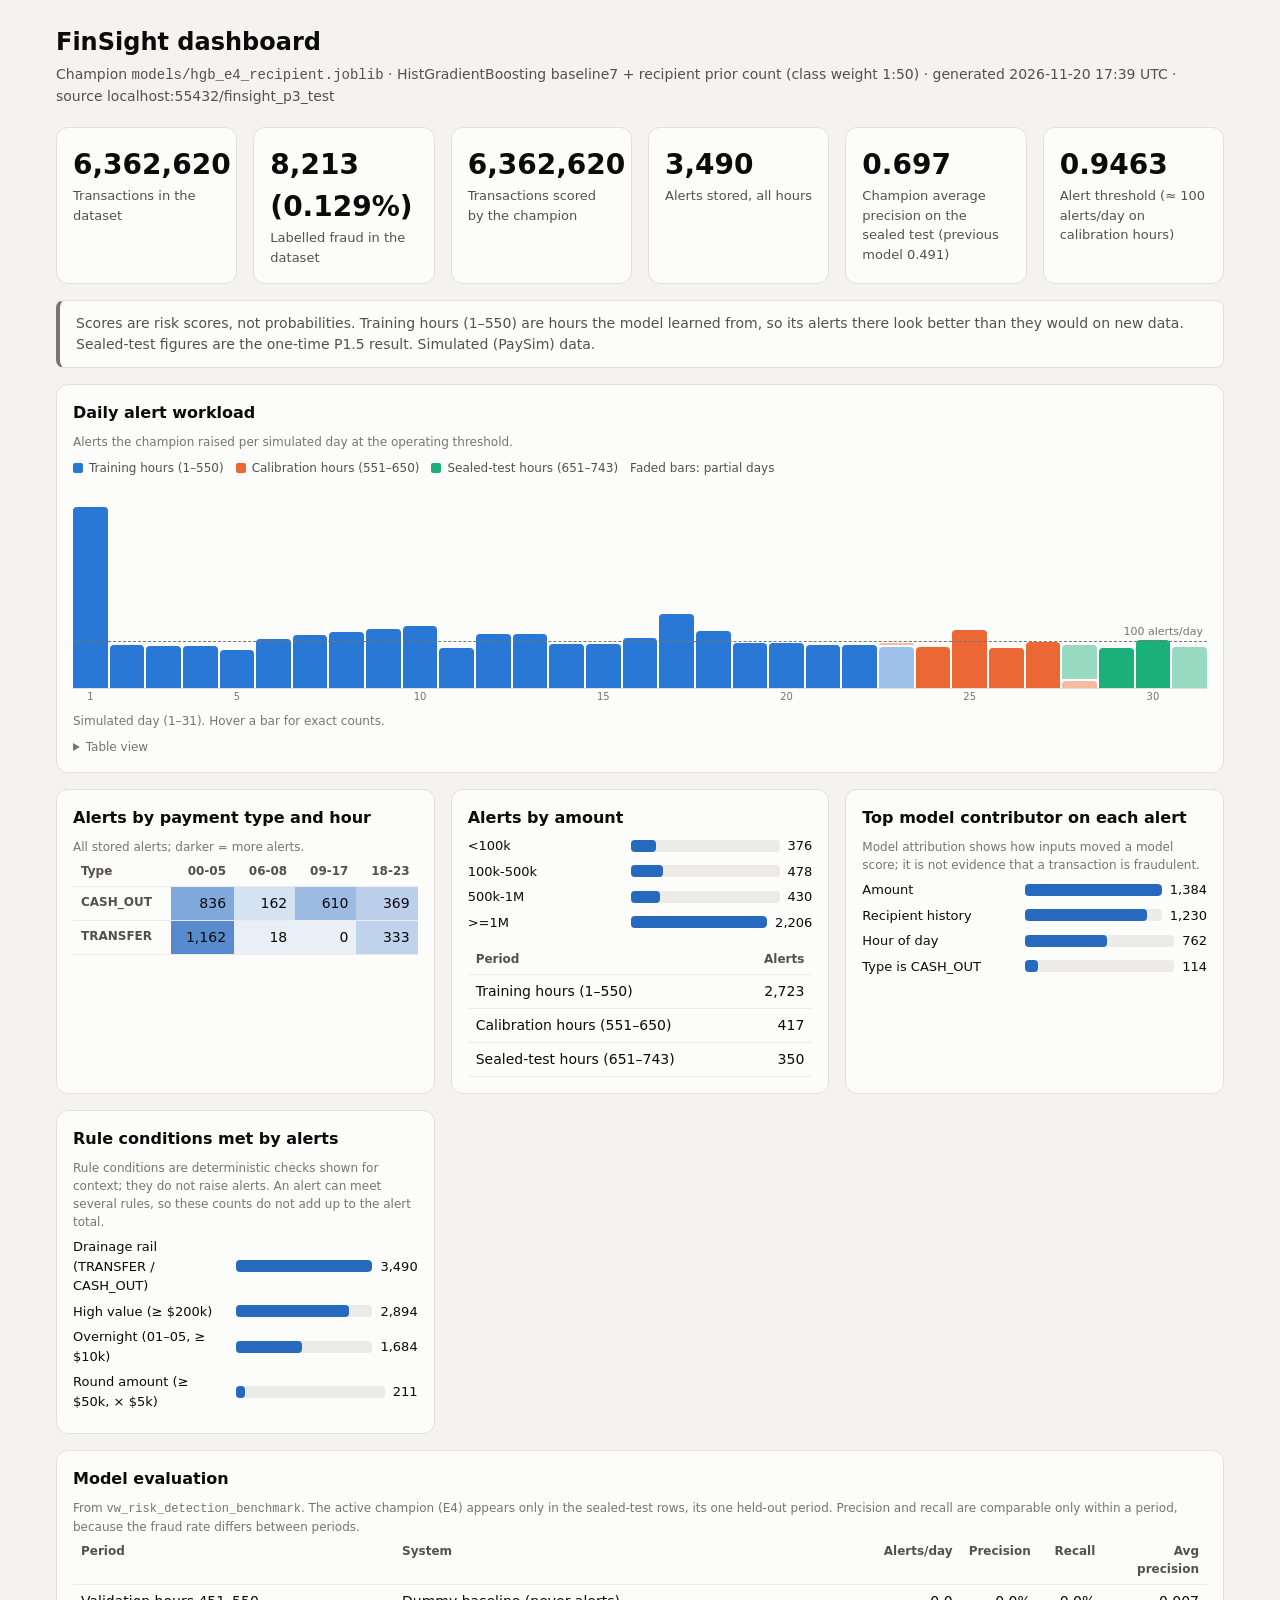
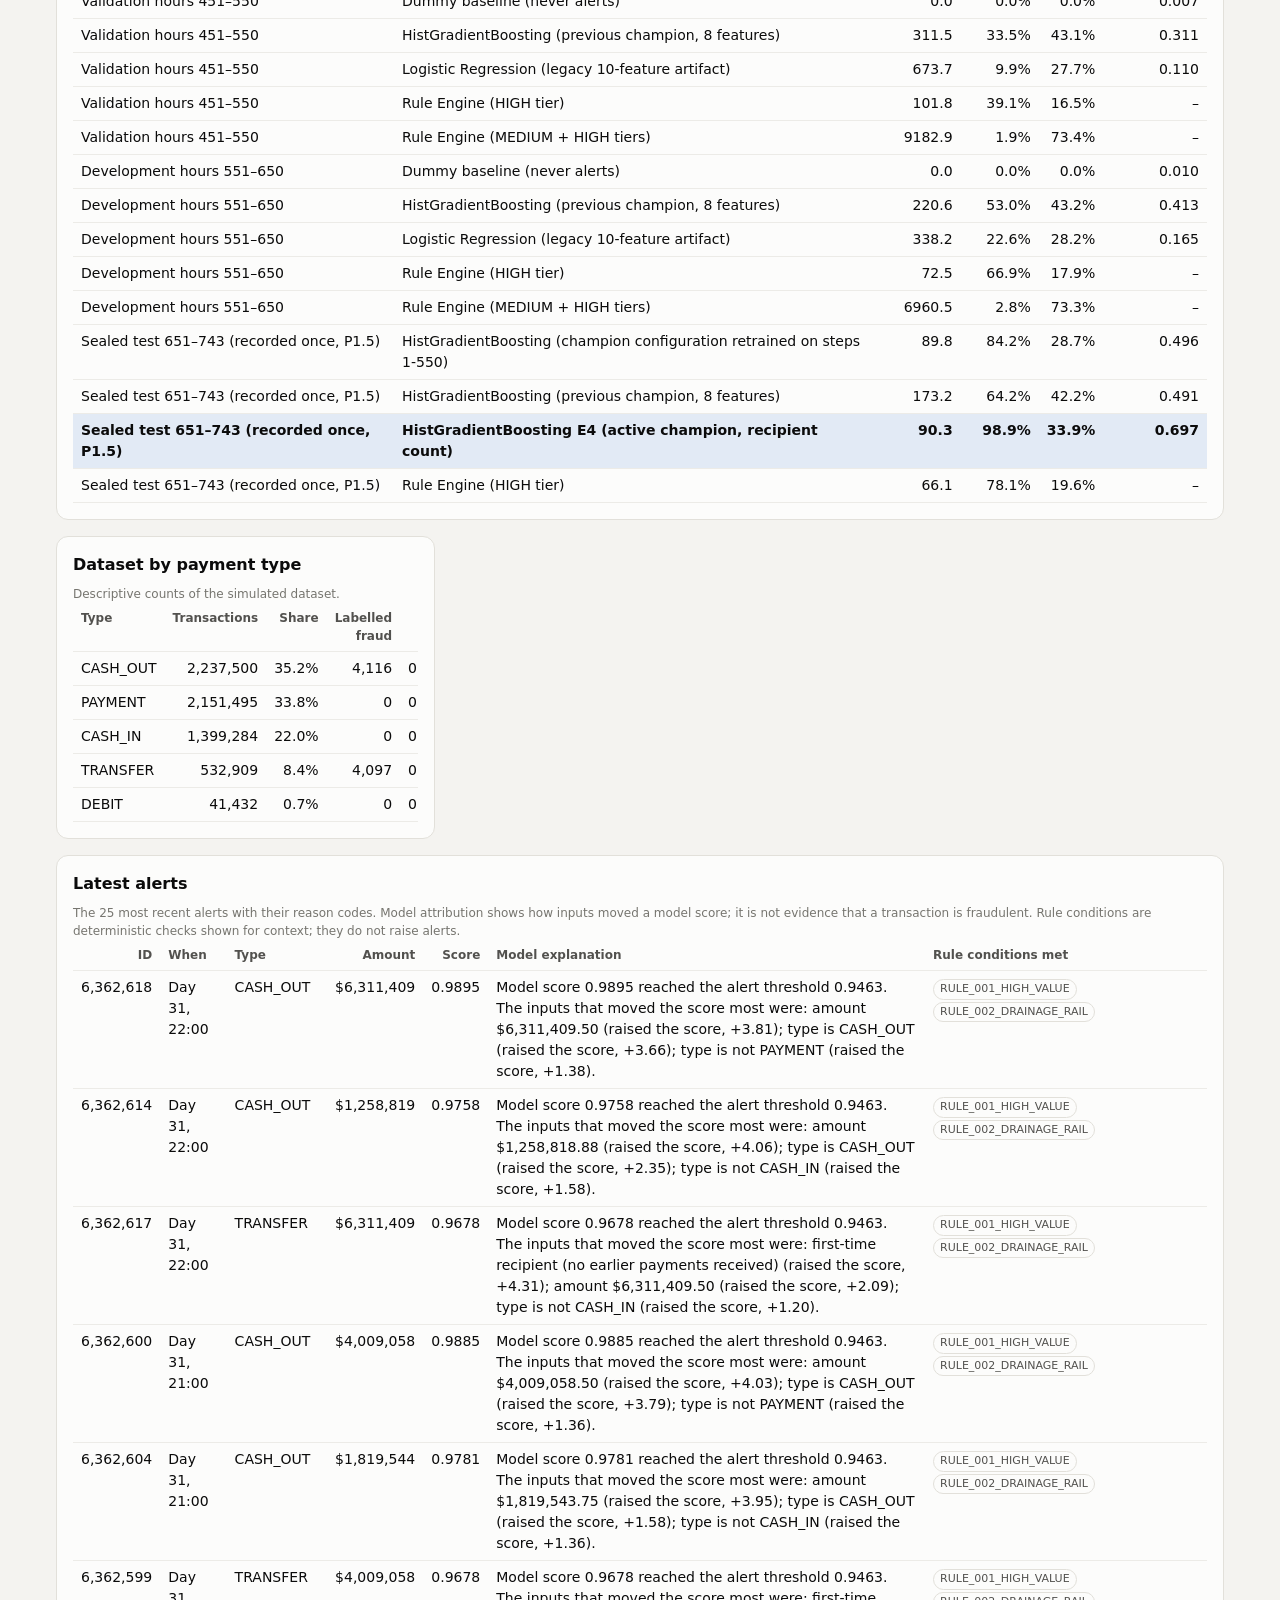
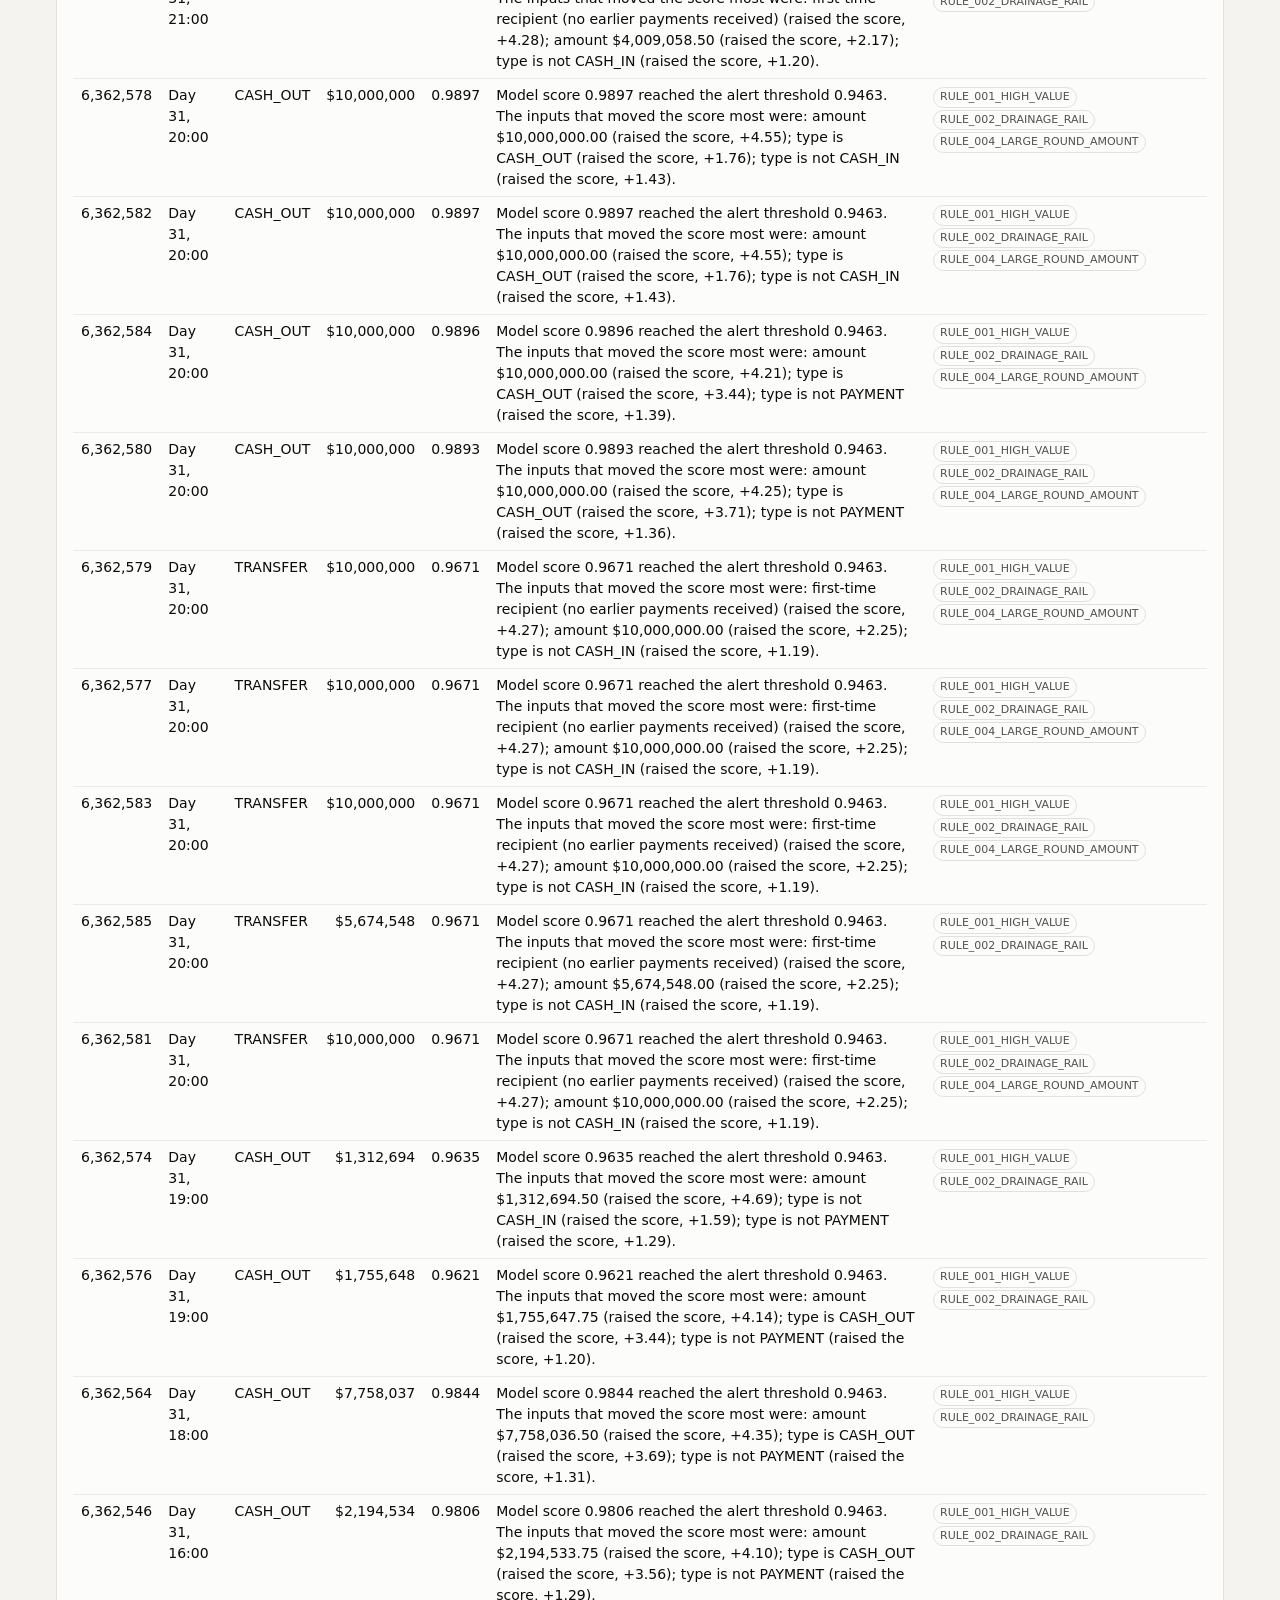
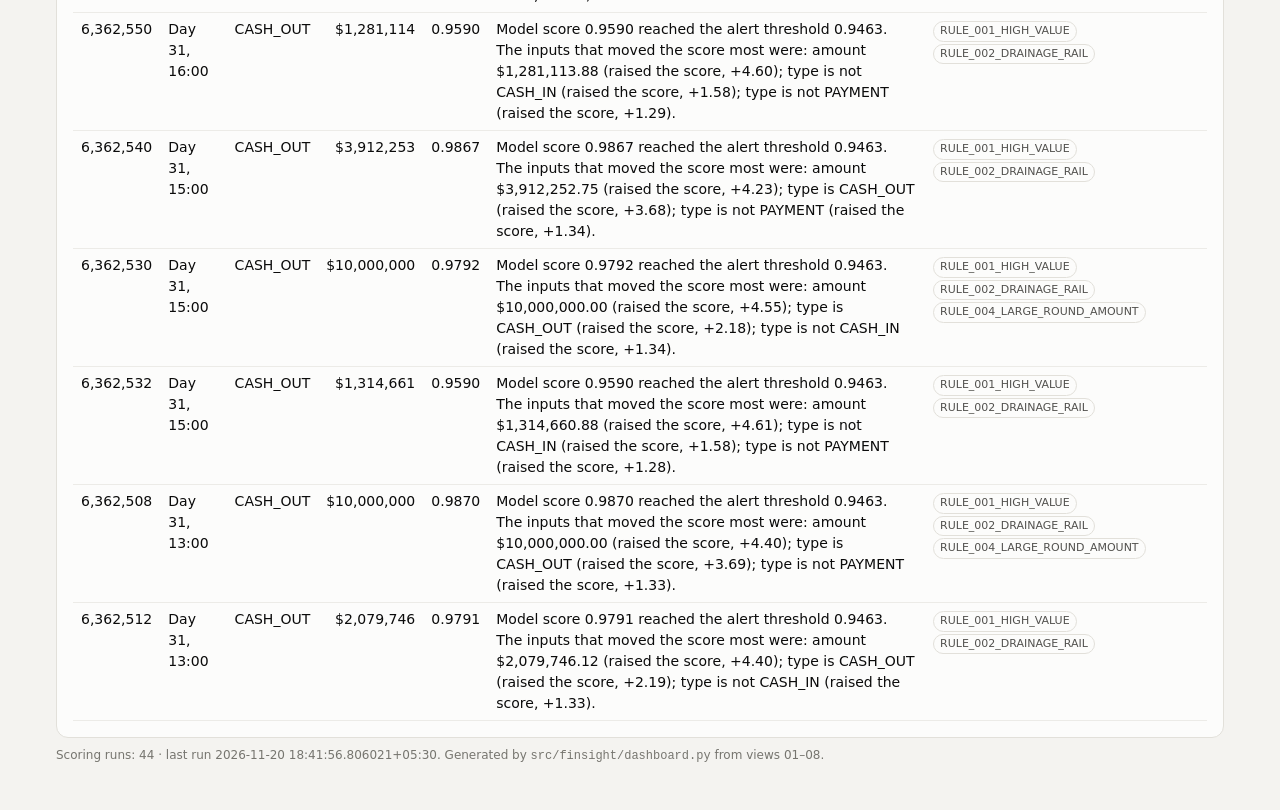
==== dashboard/index.html @ e10fb561 "Milestones 6-7: label-free KPI views, HTML/CSS dashboard, cleanup - sql/views 06-08: vw_alert_worklo" ====
<!doctype html>
<html lang="en"><head><meta charset="utf-8"><meta name="viewport" content="width=device-width,initial-scale=1">
<title>FinSight Dashboard</title><style>
:root{color-scheme:light;--surface-0:#f4f3f0;--surface-1:#fcfcfb;--border:#e2e0da;--grid:#ecebe7;
--text-primary:#0b0b0b;--text-secondary:#52514e;--text-muted:#76756f;
--series-1:#2a78d6;--series-2:#eb6834;--series-3:#1baf7a;--seq-0:#cde2fb;--seq-1:#256abf;}
@media (prefers-color-scheme:dark){:root:where(:not([data-theme="light"])){color-scheme:dark;--surface-0:#121211;
--surface-1:#1a1a19;--border:#34332f;--grid:#2a2a27;--text-primary:#f0efec;--text-secondary:#c3c2b7;--text-muted:#9d9c93;
--series-1:#3987e5;--series-2:#d95926;--series-3:#199e70;--seq-0:#1e2a3a;--seq-1:#5598e7;}}
:root[data-theme="dark"]{color-scheme:dark;--surface-0:#121211;--surface-1:#1a1a19;--border:#34332f;--grid:#2a2a27;
--text-primary:#f0efec;--text-secondary:#c3c2b7;--text-muted:#9d9c93;--series-1:#3987e5;--series-2:#d95926;
--series-3:#199e70;--seq-0:#1e2a3a;--seq-1:#5598e7;}
*{box-sizing:border-box}
body{margin:0;background:var(--surface-0);color:var(--text-primary);
font:14px/1.5 system-ui,-apple-system,"Segoe UI",Roboto,sans-serif}
main{max-width:1200px;margin:0 auto;padding:24px 16px 48px}
h1{font-size:24px;margin:0 0 4px}h2{font-size:16px;margin:0 0 4px}
.sub{color:var(--text-secondary);margin:0 0 20px}.note{color:var(--text-muted);font-size:12px;margin:8px 0 0}
.grid{display:grid;gap:16px;grid-template-columns:repeat(auto-fit,minmax(min(100%,340px),1fr))}
.card{background:var(--surface-1);border:1px solid var(--border);border-radius:12px;padding:16px;min-width:0}
.wide{grid-column:1/-1}
.tiles{display:grid;gap:16px;grid-template-columns:repeat(auto-fit,minmax(min(100%,180px),1fr));margin-bottom:16px}
.tile .v{font-size:28px;font-weight:650;font-variant-numeric:tabular-nums}.tile .l{color:var(--text-secondary);font-size:13px}
table{width:100%;border-collapse:collapse;font-variant-numeric:tabular-nums}
th,td{text-align:left;padding:6px 8px;border-bottom:1px solid var(--grid);vertical-align:top}
th{color:var(--text-secondary);font-weight:600;font-size:12px}td.n,th.n{text-align:right}
.scroll{overflow-x:auto}
.legend{display:flex;flex-wrap:wrap;gap:12px;margin:8px 0;font-size:12px;color:var(--text-secondary)}
.sw{display:inline-block;width:10px;height:10px;border-radius:2px;margin-right:6px;vertical-align:-1px}
.cols{position:relative;display:flex;align-items:flex-end;gap:2px;height:200px;border-bottom:1px solid var(--border);margin-top:12px}
.col{flex:1;display:flex;flex-direction:column-reverse;gap:2px;height:100%;justify-content:flex-start;min-width:0}
.seg{border-radius:4px 4px 0 0;min-height:1px}.seg.partial{opacity:.45}
.col:hover .seg{outline:2px solid var(--text-primary);outline-offset:1px}
.ref{position:absolute;left:0;right:0;border-top:1px dashed var(--text-muted)}
.ref span{position:absolute;right:0;top:-18px;font-size:11px;color:var(--text-muted);background:var(--surface-1);padding:0 4px}
.xaxis{display:flex;gap:2px;font-size:10px;color:var(--text-muted)}.xaxis span{flex:1;text-align:center;min-width:0}
tr.hl td{font-weight:650;background:color-mix(in oklab, var(--seq-1) 12%, var(--surface-1))}
.hbar{display:grid;grid-template-columns:minmax(120px,45%) 1fr auto;gap:8px;align-items:center;margin:6px 0;font-size:13px}
.hbar .t{height:12px;background:var(--grid);border-radius:4px;overflow:hidden}
.hbar .f{height:100%;background:var(--seq-1);border-radius:0 4px 4px 0}
.hbar:hover .f{outline:2px solid var(--text-primary)}
.heat td.c{text-align:right;color:var(--text-primary)}
.tag{display:inline-block;padding:1px 6px;border-radius:999px;font-size:11px;border:1px solid var(--border);
color:var(--text-secondary);white-space:nowrap}
.empty{color:var(--text-muted);padding:24px 0;text-align:center}
.disclaimer{background:var(--surface-1);border:1px solid var(--border);border-left:4px solid var(--text-muted);
border-radius:8px;padding:12px 16px;margin:16px 0;color:var(--text-secondary)}
</style></head>
<body><main>
<h1>FinSight dashboard</h1>
<p class="sub">Champion <code>models/hgb_e4_recipient.joblib</code> · HistGradientBoosting baseline7 + recipient prior count (class weight 1:50) · generated 2026-11-20 17:39 UTC
 · source localhost:55432/finsight_p3_test</p>
<div class="tiles"><div class="card tile"><div class="v">6,362,620</div><div class="l">Transactions in the dataset</div></div><div class="card tile"><div class="v">8,213 (0.129%)</div><div class="l">Labelled fraud in the dataset</div></div><div class="card tile"><div class="v">6,362,620</div><div class="l">Transactions scored by the champion</div></div><div class="card tile"><div class="v">3,490</div><div class="l">Alerts stored, all hours</div></div><div class="card tile"><div class="v">0.697</div><div class="l">Champion average precision on the sealed test (previous model 0.491)</div></div><div class="card tile"><div class="v">0.9463</div><div class="l">Alert threshold (≈ 100 alerts/day on calibration hours)</div></div></div>
<div class="disclaimer">Scores are risk scores, not probabilities. Training hours (1–550) are hours the model learned from, so its alerts
there look better than they would on new data. Sealed-test figures are the one-time P1.5 result. Simulated (PaySim) data.</div>
<div class="grid">
<div class="card wide"><h2>Daily alert workload</h2><p class="note">Alerts the champion raised per simulated day at the operating threshold.</p>
<div class="legend"><span><span class="sw" style="background:var(--series-1)"></span>Training hours (1–550)</span><span><span class="sw" style="background:var(--series-2)"></span>Calibration hours (551–650)</span><span><span class="sw" style="background:var(--series-3)"></span>Sealed-test hours (651–743)</span><span>Faded bars: partial days</span></div><div class="cols"><div class="col" role="img" aria-label="Day 1"><div class="seg" style="height:90.91%;background:var(--series-1)" title="Day 1 · Training hours (1–550) · 391 alerts from 574,255 transactions (24 hours)"></div></div><div class="col" role="img" aria-label="Day 2"><div class="seg" style="height:21.39%;background:var(--series-1)" title="Day 2 · Training hours (1–550) · 92 alerts from 455,238 transactions (24 hours)"></div></div><div class="col" role="img" aria-label="Day 3"><div class="seg" style="height:21.16%;background:var(--series-1)" title="Day 3 · Training hours (1–550) · 91 alerts from 1,070 transactions (24 hours)"></div></div><div class="col" role="img" aria-label="Day 4"><div class="seg" style="height:21.16%;background:var(--series-1)" title="Day 4 · Training hours (1–550) · 91 alerts from 28,240 transactions (24 hours)"></div></div><div class="col" role="img" aria-label="Day 5"><div class="seg" style="height:19.07%;background:var(--series-1)" title="Day 5 · Training hours (1–550) · 82 alerts from 9,789 transactions (24 hours)"></div></div><div class="col" role="img" aria-label="Day 6"><div class="seg" style="height:24.88%;background:var(--series-1)" title="Day 6 · Training hours (1–550) · 107 alerts from 441,005 transactions (24 hours)"></div></div><div class="col" role="img" aria-label="Day 7"><div class="seg" style="height:26.74%;background:var(--series-1)" title="Day 7 · Training hours (1–550) · 115 alerts from 420,583 transactions (24 hours)"></div></div><div class="col" role="img" aria-label="Day 8"><div class="seg" style="height:27.90%;background:var(--series-1)" title="Day 8 · Training hours (1–550) · 120 alerts from 449,637 transactions (24 hours)"></div></div><div class="col" role="img" aria-label="Day 9"><div class="seg" style="height:29.76%;background:var(--series-1)" title="Day 9 · Training hours (1–550) · 128 alerts from 417,919 transactions (24 hours)"></div></div><div class="col" role="img" aria-label="Day 10"><div class="seg" style="height:31.16%;background:var(--series-1)" title="Day 10 · Training hours (1–550) · 134 alerts from 392,945 transactions (24 hours)"></div></div><div class="col" role="img" aria-label="Day 11"><div class="seg" style="height:20.23%;background:var(--series-1)" title="Day 11 · Training hours (1–550) · 87 alerts from 417,859 transactions (24 hours)"></div></div><div class="col" role="img" aria-label="Day 12"><div class="seg" style="height:27.20%;background:var(--series-1)" title="Day 12 · Training hours (1–550) · 117 alerts from 349,776 transactions (24 hours)"></div></div><div class="col" role="img" aria-label="Day 13"><div class="seg" style="height:26.97%;background:var(--series-1)" title="Day 13 · Training hours (1–550) · 116 alerts from 428,583 transactions (24 hours)"></div></div><div class="col" role="img" aria-label="Day 14"><div class="seg" style="height:22.32%;background:var(--series-1)" title="Day 14 · Training hours (1–550) · 96 alerts from 397,876 transactions (24 hours)"></div></div><div class="col" role="img" aria-label="Day 15"><div class="seg" style="height:22.09%;background:var(--series-1)" title="Day 15 · Training hours (1–550) · 95 alerts from 401,282 transactions (24 hours)"></div></div><div class="col" role="img" aria-label="Day 16"><div class="seg" style="height:25.34%;background:var(--series-1)" title="Day 16 · Training hours (1–550) · 109 alerts from 375,594 transactions (24 hours)"></div></div><div class="col" role="img" aria-label="Day 17"><div class="seg" style="height:36.97%;background:var(--series-1)" title="Day 17 · Training hours (1–550) · 159 alerts from 425,766 transactions (24 hours)"></div></div><div class="col" role="img" aria-label="Day 18"><div class="seg" style="height:28.60%;background:var(--series-1)" title="Day 18 · Training hours (1–550) · 123 alerts from 20,999 transactions (24 hours)"></div></div><div class="col" role="img" aria-label="Day 19"><div class="seg" style="height:22.55%;background:var(--series-1)" title="Day 19 · Training hours (1–550) · 97 alerts from 11,300 transactions (24 hours)"></div></div><div class="col" role="img" aria-label="Day 20"><div class="seg" style="height:22.79%;background:var(--series-1)" title="Day 20 · Training hours (1–550) · 98 alerts from 19,727 transactions (24 hours)"></div></div><div class="col" role="img" aria-label="Day 21"><div class="seg" style="height:21.62%;background:var(--series-1)" title="Day 21 · Training hours (1–550) · 93 alerts from 24,593 transactions (24 hours)"></div></div><div class="col" role="img" aria-label="Day 22"><div class="seg" style="height:21.62%;background:var(--series-1)" title="Day 22 · Training hours (1–550) · 93 alerts from 53,437 transactions (24 hours)"></div></div><div class="col" role="img" aria-label="Day 23"><div class="seg partial" style="height:20.69%;background:var(--series-1)" title="Day 23 · Training hours (1–550) · 89 alerts from 48,546 transactions (22 hours, partial day)"></div><div class="seg partial" style="height:0.70%;background:var(--series-2)" title="Day 23 · Calibration hours (551–650) · 3 alerts from 2,466 transactions (2 hours, partial day)"></div></div><div class="col" role="img" aria-label="Day 24"><div class="seg" style="height:20.46%;background:var(--series-2)" title="Day 24 · Calibration hours (551–650) · 88 alerts from 32,709 transactions (24 hours)"></div></div><div class="col" role="img" aria-label="Day 25"><div class="seg" style="height:29.06%;background:var(--series-2)" title="Day 25 · Calibration hours (551–650) · 125 alerts from 57,853 transactions (24 hours)"></div></div><div class="col" role="img" aria-label="Day 26"><div class="seg" style="height:20.23%;background:var(--series-2)" title="Day 26 · Calibration hours (551–650) · 87 alerts from 13,885 transactions (24 hours)"></div></div><div class="col" role="img" aria-label="Day 27"><div class="seg" style="height:23.02%;background:var(--series-2)" title="Day 27 · Calibration hours (551–650) · 99 alerts from 8,578 transactions (24 hours)"></div></div><div class="col" role="img" aria-label="Day 28"><div class="seg partial" style="height:3.49%;background:var(--series-2)" title="Day 28 · Calibration hours (551–650) · 15 alerts from 279 transactions (2 hours, partial day)"></div><div class="seg partial" style="height:16.97%;background:var(--series-3)" title="Day 28 · Sealed-test hours (651–743) · 73 alerts from 14,382 transactions (22 hours, partial day)"></div></div><div class="col" role="img" aria-label="Day 29"><div class="seg" style="height:20.00%;background:var(--series-3)" title="Day 29 · Sealed-test hours (651–743) · 86 alerts from 54,890 transactions (24 hours)"></div></div><div class="col" role="img" aria-label="Day 30"><div class="seg" style="height:23.95%;background:var(--series-3)" title="Day 30 · Sealed-test hours (651–743) · 103 alerts from 11,287 transactions (24 hours)"></div></div><div class="col" role="img" aria-label="Day 31"><div class="seg partial" style="height:20.46%;background:var(--series-3)" title="Day 31 · Sealed-test hours (651–743) · 88 alerts from 272 transactions (23 hours, partial day)"></div></div><div class="ref" style="bottom:23.25%"><span>100 alerts/day</span></div></div><div class="xaxis"><span>1</span><span></span><span></span><span></span><span>5</span><span></span><span></span><span></span><span></span><span>10</span><span></span><span></span><span></span><span></span><span>15</span><span></span><span></span><span></span><span></span><span>20</span><span></span><span></span><span></span><span></span><span>25</span><span></span><span></span><span></span><span></span><span>30</span><span></span></div><p class="note">Simulated day (1–31). Hover a bar for exact counts.</p><details><summary class="note">Table view</summary><div class="scroll"><table><thead><tr><th>Day</th><th>Period</th><th class="n">Hours</th><th class="n">Transactions</th><th class="n">Alerts</th><th class="n">First-time recipient</th></tr></thead><tbody><tr><td>1</td><td>Training hours (1–550)</td><td class='n'>24</td><td class='n'>574,255</td><td class='n'>391</td><td class='n'>328</td></tr><tr><td>2</td><td>Training hours (1–550)</td><td class='n'>24</td><td class='n'>455,238</td><td class='n'>92</td><td class='n'>55</td></tr><tr><td>3</td><td>Training hours (1–550)</td><td class='n'>24</td><td class='n'>1,070</td><td class='n'>91</td><td class='n'>51</td></tr><tr><td>4</td><td>Training hours (1–550)</td><td class='n'>24</td><td class='n'>28,240</td><td class='n'>91</td><td class='n'>53</td></tr><tr><td>5</td><td>Training hours (1–550)</td><td class='n'>24</td><td class='n'>9,789</td><td class='n'>82</td><td class='n'>49</td></tr><tr><td>6</td><td>Training hours (1–550)</td><td class='n'>24</td><td class='n'>441,005</td><td class='n'>107</td><td class='n'>52</td></tr><tr><td>7</td><td>Training hours (1–550)</td><td class='n'>24</td><td class='n'>420,583</td><td class='n'>115</td><td class='n'>54</td></tr><tr><td>8</td><td>Training hours (1–550)</td><td class='n'>24</td><td class='n'>449,637</td><td class='n'>120</td><td class='n'>67</td></tr><tr><td>9</td><td>Training hours (1–550)</td><td class='n'>24</td><td class='n'>417,919</td><td class='n'>128</td><td class='n'>63</td></tr><tr><td>10</td><td>Training hours (1–550)</td><td class='n'>24</td><td class='n'>392,945</td><td class='n'>134</td><td class='n'>48</td></tr><tr><td>11</td><td>Training hours (1–550)</td><td class='n'>24</td><td class='n'>417,859</td><td class='n'>87</td><td class='n'>53</td></tr><tr><td>12</td><td>Training hours (1–550)</td><td class='n'>24</td><td class='n'>349,776</td><td class='n'>117</td><td class='n'>82</td></tr><tr><td>13</td><td>Training hours (1–550)</td><td class='n'>24</td><td class='n'>428,583</td><td class='n'>116</td><td class='n'>78</td></tr><tr><td>14</td><td>Training hours (1–550)</td><td class='n'>24</td><td class='n'>397,876</td><td class='n'>96</td><td class='n'>66</td></tr><tr><td>15</td><td>Training hours (1–550)</td><td class='n'>24</td><td class='n'>401,282</td><td class='n'>95</td><td class='n'>63</td></tr><tr><td>16</td><td>Training hours (1–550)</td><td class='n'>24</td><td class='n'>375,594</td><td class='n'>109</td><td class='n'>59</td></tr><tr><td>17</td><td>Training hours (1–550)</td><td class='n'>24</td><td class='n'>425,766</td><td class='n'>159</td><td class='n'>97</td></tr><tr><td>18</td><td>Training hours (1–550)</td><td class='n'>24</td><td class='n'>20,999</td><td class='n'>123</td><td class='n'>79</td></tr><tr><td>19</td><td>Training hours (1–550)</td><td class='n'>24</td><td class='n'>11,300</td><td class='n'>97</td><td class='n'>55</td></tr><tr><td>20</td><td>Training hours (1–550)</td><td class='n'>24</td><td class='n'>19,727</td><td class='n'>98</td><td class='n'>66</td></tr><tr><td>21</td><td>Training hours (1–550)</td><td class='n'>24</td><td class='n'>24,593</td><td class='n'>93</td><td class='n'>55</td></tr><tr><td>22</td><td>Training hours (1–550)</td><td class='n'>24</td><td class='n'>53,437</td><td class='n'>93</td><td class='n'>51</td></tr><tr><td>23</td><td>Calibration hours (551–650)</td><td class='n'>2</td><td class='n'>2,466</td><td class='n'>3</td><td class='n'>1</td></tr><tr><td>23</td><td>Training hours (1–550)</td><td class='n'>22</td><td class='n'>48,546</td><td class='n'>89</td><td class='n'>55</td></tr><tr><td>24</td><td>Calibration hours (551–650)</td><td class='n'>24</td><td class='n'>32,709</td><td class='n'>88</td><td class='n'>52</td></tr><tr><td>25</td><td>Calibration hours (551–650)</td><td class='n'>24</td><td class='n'>57,853</td><td class='n'>125</td><td class='n'>76</td></tr><tr><td>26</td><td>Calibration hours (551–650)</td><td class='n'>24</td><td class='n'>13,885</td><td class='n'>87</td><td class='n'>59</td></tr><tr><td>27</td><td>Calibration hours (551–650)</td><td class='n'>24</td><td class='n'>8,578</td><td class='n'>99</td><td class='n'>62</td></tr><tr><td>28</td><td>Calibration hours (551–650)</td><td class='n'>2</td><td class='n'>279</td><td class='n'>15</td><td class='n'>10</td></tr><tr><td>28</td><td>Sealed-test hours (651–743)</td><td class='n'>22</td><td class='n'>14,382</td><td class='n'>73</td><td class='n'>46</td></tr><tr><td>29</td><td>Sealed-test hours (651–743)</td><td class='n'>24</td><td class='n'>54,890</td><td class='n'>86</td><td class='n'>49</td></tr><tr><td>30</td><td>Sealed-test hours (651–743)</td><td class='n'>24</td><td class='n'>11,287</td><td class='n'>103</td><td class='n'>65</td></tr><tr><td>31</td><td>Sealed-test hours (651–743)</td><td class='n'>23</td><td class='n'>272</td><td class='n'>88</td><td class='n'>59</td></tr></tbody></table></div></details></div>
<div class="card"><h2>Alerts by payment type and hour</h2><p class="note">All stored alerts; darker = more alerts.</p><div class="scroll"><table class="heat"><thead><tr><th>Type</th><th class="n">00-05</th><th class="n">06-08</th><th class="n">09-17</th><th class="n">18-23</th></tr></thead><tbody><tr><th>CASH_OUT</th><td class="c" style="background:color-mix(in oklab, var(--seq-1) 58%, var(--surface-1))" title="CASH_OUT, 00-05: 836 alerts">836</td><td class="c" style="background:color-mix(in oklab, var(--seq-1) 18%, var(--surface-1))" title="CASH_OUT, 06-08: 162 alerts">162</td><td class="c" style="background:color-mix(in oklab, var(--seq-1) 45%, var(--surface-1))" title="CASH_OUT, 09-17: 610 alerts">610</td><td class="c" style="background:color-mix(in oklab, var(--seq-1) 30%, var(--surface-1))" title="CASH_OUT, 18-23: 369 alerts">369</td></tr><tr><th>TRANSFER</th><td class="c" style="background:color-mix(in oklab, var(--seq-1) 78%, var(--surface-1))" title="TRANSFER, 00-05: 1,162 alerts">1,162</td><td class="c" style="background:color-mix(in oklab, var(--seq-1) 9%, var(--surface-1))" title="TRANSFER, 06-08: 18 alerts">18</td><td class="c" style="background:color-mix(in oklab, var(--seq-1) 8%, var(--surface-1))" title="TRANSFER, 09-17: 0 alerts">0</td><td class="c" style="background:color-mix(in oklab, var(--seq-1) 28%, var(--surface-1))" title="TRANSFER, 18-23: 333 alerts">333</td></tr></tbody></table></div></div><div class="card"><h2>Alerts by amount</h2><div class="hbar" title="&lt;100k: 376 alerts"><span>&lt;100k</span><span class="t"><span class="f" style="display:block;width:17.0%"></span></span><span class="n">376</span></div><div class="hbar" title="100k-500k: 478 alerts"><span>100k-500k</span><span class="t"><span class="f" style="display:block;width:21.7%"></span></span><span class="n">478</span></div><div class="hbar" title="500k-1M: 430 alerts"><span>500k-1M</span><span class="t"><span class="f" style="display:block;width:19.5%"></span></span><span class="n">430</span></div><div class="hbar" title="&gt;=1M: 2,206 alerts"><span>&gt;=1M</span><span class="t"><span class="f" style="display:block;width:100.0%"></span></span><span class="n">2,206</span></div><table style="margin-top:12px"><thead><tr><th>Period</th><th class="n">Alerts</th></tr></thead><tbody><tr><td>Training hours (1–550)</td><td class='n'>2,723</td></tr><tr><td>Calibration hours (551–650)</td><td class='n'>417</td></tr><tr><td>Sealed-test hours (651–743)</td><td class='n'>350</td></tr></tbody></table></div>
<div class="card"><h2>Top model contributor on each alert</h2><p class="note">Model attribution shows how inputs moved a model score; it is not evidence that a transaction is fraudulent.</p><div class="hbar" title="Amount: 1,384 alerts"><span>Amount</span><span class="t"><span class="f" style="display:block;width:100.0%"></span></span><span class="n">1,384</span></div><div class="hbar" title="Recipient history: 1,230 alerts"><span>Recipient history</span><span class="t"><span class="f" style="display:block;width:88.9%"></span></span><span class="n">1,230</span></div><div class="hbar" title="Hour of day: 762 alerts"><span>Hour of day</span><span class="t"><span class="f" style="display:block;width:55.1%"></span></span><span class="n">762</span></div><div class="hbar" title="Type is CASH_OUT: 114 alerts"><span>Type is CASH_OUT</span><span class="t"><span class="f" style="display:block;width:8.2%"></span></span><span class="n">114</span></div></div><div class="card"><h2>Rule conditions met by alerts</h2><p class="note">Rule conditions are deterministic checks shown for context; they do not raise alerts. An alert can meet several rules, so these counts do not add up to the alert total.</p><div class="hbar" title="Drainage rail (TRANSFER / CASH_OUT): 3,490 alerts"><span>Drainage rail (TRANSFER / CASH_OUT)</span><span class="t"><span class="f" style="display:block;width:100.0%"></span></span><span class="n">3,490</span></div><div class="hbar" title="High value (≥ $200k): 2,894 alerts"><span>High value (≥ $200k)</span><span class="t"><span class="f" style="display:block;width:82.9%"></span></span><span class="n">2,894</span></div><div class="hbar" title="Overnight (01–05, ≥ $10k): 1,684 alerts"><span>Overnight (01–05, ≥ $10k)</span><span class="t"><span class="f" style="display:block;width:48.3%"></span></span><span class="n">1,684</span></div><div class="hbar" title="Round amount (≥ $50k, × $5k): 211 alerts"><span>Round amount (≥ $50k, × $5k)</span><span class="t"><span class="f" style="display:block;width:6.0%"></span></span><span class="n">211</span></div></div>
<div class="card wide"><h2>Model evaluation</h2><p class="note">From <code>vw_risk_detection_benchmark</code>. The active champion (E4) appears only in the sealed-test rows, its one held-out period. Precision and recall are comparable only within a period, because the fraud rate differs between periods.</p><div class="scroll"><table><thead><tr><th>Period</th><th>System</th><th class="n">Alerts/day</th><th class="n">Precision</th><th class="n">Recall</th><th class="n">Avg precision</th></tr></thead><tbody><tr><td>Validation hours 451–550</td><td>Dummy baseline (never alerts)</td><td class='n'>0.0</td><td class='n'>0.0%</td><td class='n'>0.0%</td><td class='n'>0.007</td></tr><tr><td>Validation hours 451–550</td><td>HistGradientBoosting (previous champion, 8 features)</td><td class='n'>311.5</td><td class='n'>33.5%</td><td class='n'>43.1%</td><td class='n'>0.311</td></tr><tr><td>Validation hours 451–550</td><td>Logistic Regression (legacy 10-feature artifact)</td><td class='n'>673.7</td><td class='n'>9.9%</td><td class='n'>27.7%</td><td class='n'>0.110</td></tr><tr><td>Validation hours 451–550</td><td>Rule Engine (HIGH tier)</td><td class='n'>101.8</td><td class='n'>39.1%</td><td class='n'>16.5%</td><td class='n'>–</td></tr><tr><td>Validation hours 451–550</td><td>Rule Engine (MEDIUM + HIGH tiers)</td><td class='n'>9182.9</td><td class='n'>1.9%</td><td class='n'>73.4%</td><td class='n'>–</td></tr><tr><td>Development hours 551–650</td><td>Dummy baseline (never alerts)</td><td class='n'>0.0</td><td class='n'>0.0%</td><td class='n'>0.0%</td><td class='n'>0.010</td></tr><tr><td>Development hours 551–650</td><td>HistGradientBoosting (previous champion, 8 features)</td><td class='n'>220.6</td><td class='n'>53.0%</td><td class='n'>43.2%</td><td class='n'>0.413</td></tr><tr><td>Development hours 551–650</td><td>Logistic Regression (legacy 10-feature artifact)</td><td class='n'>338.2</td><td class='n'>22.6%</td><td class='n'>28.2%</td><td class='n'>0.165</td></tr><tr><td>Development hours 551–650</td><td>Rule Engine (HIGH tier)</td><td class='n'>72.5</td><td class='n'>66.9%</td><td class='n'>17.9%</td><td class='n'>–</td></tr><tr><td>Development hours 551–650</td><td>Rule Engine (MEDIUM + HIGH tiers)</td><td class='n'>6960.5</td><td class='n'>2.8%</td><td class='n'>73.3%</td><td class='n'>–</td></tr><tr><td>Sealed test 651–743 (recorded once, P1.5)</td><td>HistGradientBoosting (champion configuration retrained on steps 1-550)</td><td class='n'>89.8</td><td class='n'>84.2%</td><td class='n'>28.7%</td><td class='n'>0.496</td></tr><tr><td>Sealed test 651–743 (recorded once, P1.5)</td><td>HistGradientBoosting (previous champion, 8 features)</td><td class='n'>173.2</td><td class='n'>64.2%</td><td class='n'>42.2%</td><td class='n'>0.491</td></tr><tr class=hl><td>Sealed test 651–743 (recorded once, P1.5)</td><td>HistGradientBoosting E4 (active champion, recipient count)</td><td class='n'>90.3</td><td class='n'>98.9%</td><td class='n'>33.9%</td><td class='n'>0.697</td></tr><tr><td>Sealed test 651–743 (recorded once, P1.5)</td><td>Rule Engine (HIGH tier)</td><td class='n'>66.1</td><td class='n'>78.1%</td><td class='n'>19.6%</td><td class='n'>–</td></tr></tbody></table></div></div>
<div class="card"><h2>Dataset by payment type</h2><p class="note">Descriptive counts of the simulated dataset.</p><div class="scroll"><table><thead><tr><th>Type</th><th class="n">Transactions</th><th class="n">Share</th><th class="n">Labelled fraud</th><th class="n">Fraud rate</th></tr></thead><tbody><tr><td>CASH_OUT</td><td class='n'>2,237,500</td><td class='n'>35.2%</td><td class='n'>4,116</td><td class='n'>0.184%</td></tr><tr><td>PAYMENT</td><td class='n'>2,151,495</td><td class='n'>33.8%</td><td class='n'>0</td><td class='n'>0.000%</td></tr><tr><td>CASH_IN</td><td class='n'>1,399,284</td><td class='n'>22.0%</td><td class='n'>0</td><td class='n'>0.000%</td></tr><tr><td>TRANSFER</td><td class='n'>532,909</td><td class='n'>8.4%</td><td class='n'>4,097</td><td class='n'>0.769%</td></tr><tr><td>DEBIT</td><td class='n'>41,432</td><td class='n'>0.7%</td><td class='n'>0</td><td class='n'>0.000%</td></tr></tbody></table></div></div>
<div class="card wide"><h2>Latest alerts</h2><p class="note">The 25 most recent alerts with their reason codes. Model attribution shows how inputs moved a model score; it is not evidence that a transaction is fraudulent. Rule conditions are deterministic checks shown for context; they do not raise alerts.</p><div class="scroll"><table><thead><tr><th class="n">ID</th><th>When</th><th>Type</th><th class="n">Amount</th><th class="n">Score</th><th>Model explanation</th><th>Rule conditions met</th></tr></thead><tbody><tr><td class='n'>6,362,618</td><td>Day 31, 22:00</td><td>CASH_OUT</td><td class='n'>$6,311,409</td><td class='n'>0.9895</td><td>Model score 0.9895 reached the alert threshold 0.9463. The inputs that moved the score most were: amount $6,311,409.50 (raised the score, +3.81); type is CASH_OUT (raised the score, +3.66); type is not PAYMENT (raised the score, +1.38).</td><td><span class=tag>RULE_001_HIGH_VALUE</span> <span class=tag>RULE_002_DRAINAGE_RAIL</span></td></tr><tr><td class='n'>6,362,614</td><td>Day 31, 22:00</td><td>CASH_OUT</td><td class='n'>$1,258,819</td><td class='n'>0.9758</td><td>Model score 0.9758 reached the alert threshold 0.9463. The inputs that moved the score most were: amount $1,258,818.88 (raised the score, +4.06); type is CASH_OUT (raised the score, +2.35); type is not CASH_IN (raised the score, +1.58).</td><td><span class=tag>RULE_001_HIGH_VALUE</span> <span class=tag>RULE_002_DRAINAGE_RAIL</span></td></tr><tr><td class='n'>6,362,617</td><td>Day 31, 22:00</td><td>TRANSFER</td><td class='n'>$6,311,409</td><td class='n'>0.9678</td><td>Model score 0.9678 reached the alert threshold 0.9463. The inputs that moved the score most were: first-time recipient (no earlier payments received) (raised the score, +4.31); amount $6,311,409.50 (raised the score, +2.09); type is not CASH_IN (raised the score, +1.20).</td><td><span class=tag>RULE_001_HIGH_VALUE</span> <span class=tag>RULE_002_DRAINAGE_RAIL</span></td></tr><tr><td class='n'>6,362,600</td><td>Day 31, 21:00</td><td>CASH_OUT</td><td class='n'>$4,009,058</td><td class='n'>0.9885</td><td>Model score 0.9885 reached the alert threshold 0.9463. The inputs that moved the score most were: amount $4,009,058.50 (raised the score, +4.03); type is CASH_OUT (raised the score, +3.79); type is not PAYMENT (raised the score, +1.36).</td><td><span class=tag>RULE_001_HIGH_VALUE</span> <span class=tag>RULE_002_DRAINAGE_RAIL</span></td></tr><tr><td class='n'>6,362,604</td><td>Day 31, 21:00</td><td>CASH_OUT</td><td class='n'>$1,819,544</td><td class='n'>0.9781</td><td>Model score 0.9781 reached the alert threshold 0.9463. The inputs that moved the score most were: amount $1,819,543.75 (raised the score, +3.95); type is CASH_OUT (raised the score, +1.58); type is not CASH_IN (raised the score, +1.36).</td><td><span class=tag>RULE_001_HIGH_VALUE</span> <span class=tag>RULE_002_DRAINAGE_RAIL</span></td></tr><tr><td class='n'>6,362,599</td><td>Day 31, 21:00</td><td>TRANSFER</td><td class='n'>$4,009,058</td><td class='n'>0.9678</td><td>Model score 0.9678 reached the alert threshold 0.9463. The inputs that moved the score most were: first-time recipient (no earlier payments received) (raised the score, +4.28); amount $4,009,058.50 (raised the score, +2.17); type is not CASH_IN (raised the score, +1.20).</td><td><span class=tag>RULE_001_HIGH_VALUE</span> <span class=tag>RULE_002_DRAINAGE_RAIL</span></td></tr><tr><td class='n'>6,362,578</td><td>Day 31, 20:00</td><td>CASH_OUT</td><td class='n'>$10,000,000</td><td class='n'>0.9897</td><td>Model score 0.9897 reached the alert threshold 0.9463. The inputs that moved the score most were: amount $10,000,000.00 (raised the score, +4.55); type is CASH_OUT (raised the score, +1.76); type is not CASH_IN (raised the score, +1.43).</td><td><span class=tag>RULE_001_HIGH_VALUE</span> <span class=tag>RULE_002_DRAINAGE_RAIL</span> <span class=tag>RULE_004_LARGE_ROUND_AMOUNT</span></td></tr><tr><td class='n'>6,362,582</td><td>Day 31, 20:00</td><td>CASH_OUT</td><td class='n'>$10,000,000</td><td class='n'>0.9897</td><td>Model score 0.9897 reached the alert threshold 0.9463. The inputs that moved the score most were: amount $10,000,000.00 (raised the score, +4.55); type is CASH_OUT (raised the score, +1.76); type is not CASH_IN (raised the score, +1.43).</td><td><span class=tag>RULE_001_HIGH_VALUE</span> <span class=tag>RULE_002_DRAINAGE_RAIL</span> <span class=tag>RULE_004_LARGE_ROUND_AMOUNT</span></td></tr><tr><td class='n'>6,362,584</td><td>Day 31, 20:00</td><td>CASH_OUT</td><td class='n'>$10,000,000</td><td class='n'>0.9896</td><td>Model score 0.9896 reached the alert threshold 0.9463. The inputs that moved the score most were: amount $10,000,000.00 (raised the score, +4.21); type is CASH_OUT (raised the score, +3.44); type is not PAYMENT (raised the score, +1.39).</td><td><span class=tag>RULE_001_HIGH_VALUE</span> <span class=tag>RULE_002_DRAINAGE_RAIL</span> <span class=tag>RULE_004_LARGE_ROUND_AMOUNT</span></td></tr><tr><td class='n'>6,362,580</td><td>Day 31, 20:00</td><td>CASH_OUT</td><td class='n'>$10,000,000</td><td class='n'>0.9893</td><td>Model score 0.9893 reached the alert threshold 0.9463. The inputs that moved the score most were: amount $10,000,000.00 (raised the score, +4.25); type is CASH_OUT (raised the score, +3.71); type is not PAYMENT (raised the score, +1.36).</td><td><span class=tag>RULE_001_HIGH_VALUE</span> <span class=tag>RULE_002_DRAINAGE_RAIL</span> <span class=tag>RULE_004_LARGE_ROUND_AMOUNT</span></td></tr><tr><td class='n'>6,362,579</td><td>Day 31, 20:00</td><td>TRANSFER</td><td class='n'>$10,000,000</td><td class='n'>0.9671</td><td>Model score 0.9671 reached the alert threshold 0.9463. The inputs that moved the score most were: first-time recipient (no earlier payments received) (raised the score, +4.27); amount $10,000,000.00 (raised the score, +2.25); type is not CASH_IN (raised the score, +1.19).</td><td><span class=tag>RULE_001_HIGH_VALUE</span> <span class=tag>RULE_002_DRAINAGE_RAIL</span> <span class=tag>RULE_004_LARGE_ROUND_AMOUNT</span></td></tr><tr><td class='n'>6,362,577</td><td>Day 31, 20:00</td><td>TRANSFER</td><td class='n'>$10,000,000</td><td class='n'>0.9671</td><td>Model score 0.9671 reached the alert threshold 0.9463. The inputs that moved the score most were: first-time recipient (no earlier payments received) (raised the score, +4.27); amount $10,000,000.00 (raised the score, +2.25); type is not CASH_IN (raised the score, +1.19).</td><td><span class=tag>RULE_001_HIGH_VALUE</span> <span class=tag>RULE_002_DRAINAGE_RAIL</span> <span class=tag>RULE_004_LARGE_ROUND_AMOUNT</span></td></tr><tr><td class='n'>6,362,583</td><td>Day 31, 20:00</td><td>TRANSFER</td><td class='n'>$10,000,000</td><td class='n'>0.9671</td><td>Model score 0.9671 reached the alert threshold 0.9463. The inputs that moved the score most were: first-time recipient (no earlier payments received) (raised the score, +4.27); amount $10,000,000.00 (raised the score, +2.25); type is not CASH_IN (raised the score, +1.19).</td><td><span class=tag>RULE_001_HIGH_VALUE</span> <span class=tag>RULE_002_DRAINAGE_RAIL</span> <span class=tag>RULE_004_LARGE_ROUND_AMOUNT</span></td></tr><tr><td class='n'>6,362,585</td><td>Day 31, 20:00</td><td>TRANSFER</td><td class='n'>$5,674,548</td><td class='n'>0.9671</td><td>Model score 0.9671 reached the alert threshold 0.9463. The inputs that moved the score most were: first-time recipient (no earlier payments received) (raised the score, +4.27); amount $5,674,548.00 (raised the score, +2.25); type is not CASH_IN (raised the score, +1.19).</td><td><span class=tag>RULE_001_HIGH_VALUE</span> <span class=tag>RULE_002_DRAINAGE_RAIL</span></td></tr><tr><td class='n'>6,362,581</td><td>Day 31, 20:00</td><td>TRANSFER</td><td class='n'>$10,000,000</td><td class='n'>0.9671</td><td>Model score 0.9671 reached the alert threshold 0.9463. The inputs that moved the score most were: first-time recipient (no earlier payments received) (raised the score, +4.27); amount $10,000,000.00 (raised the score, +2.25); type is not CASH_IN (raised the score, +1.19).</td><td><span class=tag>RULE_001_HIGH_VALUE</span> <span class=tag>RULE_002_DRAINAGE_RAIL</span> <span class=tag>RULE_004_LARGE_ROUND_AMOUNT</span></td></tr><tr><td class='n'>6,362,574</td><td>Day 31, 19:00</td><td>CASH_OUT</td><td class='n'>$1,312,694</td><td class='n'>0.9635</td><td>Model score 0.9635 reached the alert threshold 0.9463. The inputs that moved the score most were: amount $1,312,694.50 (raised the score, +4.69); type is not CASH_IN (raised the score, +1.59); type is not PAYMENT (raised the score, +1.29).</td><td><span class=tag>RULE_001_HIGH_VALUE</span> <span class=tag>RULE_002_DRAINAGE_RAIL</span></td></tr><tr><td class='n'>6,362,576</td><td>Day 31, 19:00</td><td>CASH_OUT</td><td class='n'>$1,755,648</td><td class='n'>0.9621</td><td>Model score 0.9621 reached the alert threshold 0.9463. The inputs that moved the score most were: amount $1,755,647.75 (raised the score, +4.14); type is CASH_OUT (raised the score, +3.44); type is not PAYMENT (raised the score, +1.20).</td><td><span class=tag>RULE_001_HIGH_VALUE</span> <span class=tag>RULE_002_DRAINAGE_RAIL</span></td></tr><tr><td class='n'>6,362,564</td><td>Day 31, 18:00</td><td>CASH_OUT</td><td class='n'>$7,758,037</td><td class='n'>0.9844</td><td>Model score 0.9844 reached the alert threshold 0.9463. The inputs that moved the score most were: amount $7,758,036.50 (raised the score, +4.35); type is CASH_OUT (raised the score, +3.69); type is not PAYMENT (raised the score, +1.31).</td><td><span class=tag>RULE_001_HIGH_VALUE</span> <span class=tag>RULE_002_DRAINAGE_RAIL</span></td></tr><tr><td class='n'>6,362,546</td><td>Day 31, 16:00</td><td>CASH_OUT</td><td class='n'>$2,194,534</td><td class='n'>0.9806</td><td>Model score 0.9806 reached the alert threshold 0.9463. The inputs that moved the score most were: amount $2,194,533.75 (raised the score, +4.10); type is CASH_OUT (raised the score, +3.56); type is not PAYMENT (raised the score, +1.29).</td><td><span class=tag>RULE_001_HIGH_VALUE</span> <span class=tag>RULE_002_DRAINAGE_RAIL</span></td></tr><tr><td class='n'>6,362,550</td><td>Day 31, 16:00</td><td>CASH_OUT</td><td class='n'>$1,281,114</td><td class='n'>0.9590</td><td>Model score 0.9590 reached the alert threshold 0.9463. The inputs that moved the score most were: amount $1,281,113.88 (raised the score, +4.60); type is not CASH_IN (raised the score, +1.58); type is not PAYMENT (raised the score, +1.29).</td><td><span class=tag>RULE_001_HIGH_VALUE</span> <span class=tag>RULE_002_DRAINAGE_RAIL</span></td></tr><tr><td class='n'>6,362,540</td><td>Day 31, 15:00</td><td>CASH_OUT</td><td class='n'>$3,912,253</td><td class='n'>0.9867</td><td>Model score 0.9867 reached the alert threshold 0.9463. The inputs that moved the score most were: amount $3,912,252.75 (raised the score, +4.23); type is CASH_OUT (raised the score, +3.68); type is not PAYMENT (raised the score, +1.34).</td><td><span class=tag>RULE_001_HIGH_VALUE</span> <span class=tag>RULE_002_DRAINAGE_RAIL</span></td></tr><tr><td class='n'>6,362,530</td><td>Day 31, 15:00</td><td>CASH_OUT</td><td class='n'>$10,000,000</td><td class='n'>0.9792</td><td>Model score 0.9792 reached the alert threshold 0.9463. The inputs that moved the score most were: amount $10,000,000.00 (raised the score, +4.55); type is CASH_OUT (raised the score, +2.18); type is not CASH_IN (raised the score, +1.34).</td><td><span class=tag>RULE_001_HIGH_VALUE</span> <span class=tag>RULE_002_DRAINAGE_RAIL</span> <span class=tag>RULE_004_LARGE_ROUND_AMOUNT</span></td></tr><tr><td class='n'>6,362,532</td><td>Day 31, 15:00</td><td>CASH_OUT</td><td class='n'>$1,314,661</td><td class='n'>0.9590</td><td>Model score 0.9590 reached the alert threshold 0.9463. The inputs that moved the score most were: amount $1,314,660.88 (raised the score, +4.61); type is not CASH_IN (raised the score, +1.58); type is not PAYMENT (raised the score, +1.28).</td><td><span class=tag>RULE_001_HIGH_VALUE</span> <span class=tag>RULE_002_DRAINAGE_RAIL</span></td></tr><tr><td class='n'>6,362,508</td><td>Day 31, 13:00</td><td>CASH_OUT</td><td class='n'>$10,000,000</td><td class='n'>0.9870</td><td>Model score 0.9870 reached the alert threshold 0.9463. The inputs that moved the score most were: amount $10,000,000.00 (raised the score, +4.40); type is CASH_OUT (raised the score, +3.69); type is not PAYMENT (raised the score, +1.33).</td><td><span class=tag>RULE_001_HIGH_VALUE</span> <span class=tag>RULE_002_DRAINAGE_RAIL</span> <span class=tag>RULE_004_LARGE_ROUND_AMOUNT</span></td></tr><tr><td class='n'>6,362,512</td><td>Day 31, 13:00</td><td>CASH_OUT</td><td class='n'>$2,079,746</td><td class='n'>0.9791</td><td>Model score 0.9791 reached the alert threshold 0.9463. The inputs that moved the score most were: amount $2,079,746.12 (raised the score, +4.40); type is CASH_OUT (raised the score, +2.19); type is not CASH_IN (raised the score, +1.33).</td><td><span class=tag>RULE_001_HIGH_VALUE</span> <span class=tag>RULE_002_DRAINAGE_RAIL</span></td></tr></tbody></table></div></div>
</div>
<p class="note">Scoring runs: 44 · last run 2026-11-20 18:41:56.806021+05:30.
Generated by <code>src/finsight/dashboard.py</code> from views 01–08.</p>
</main></body></html>
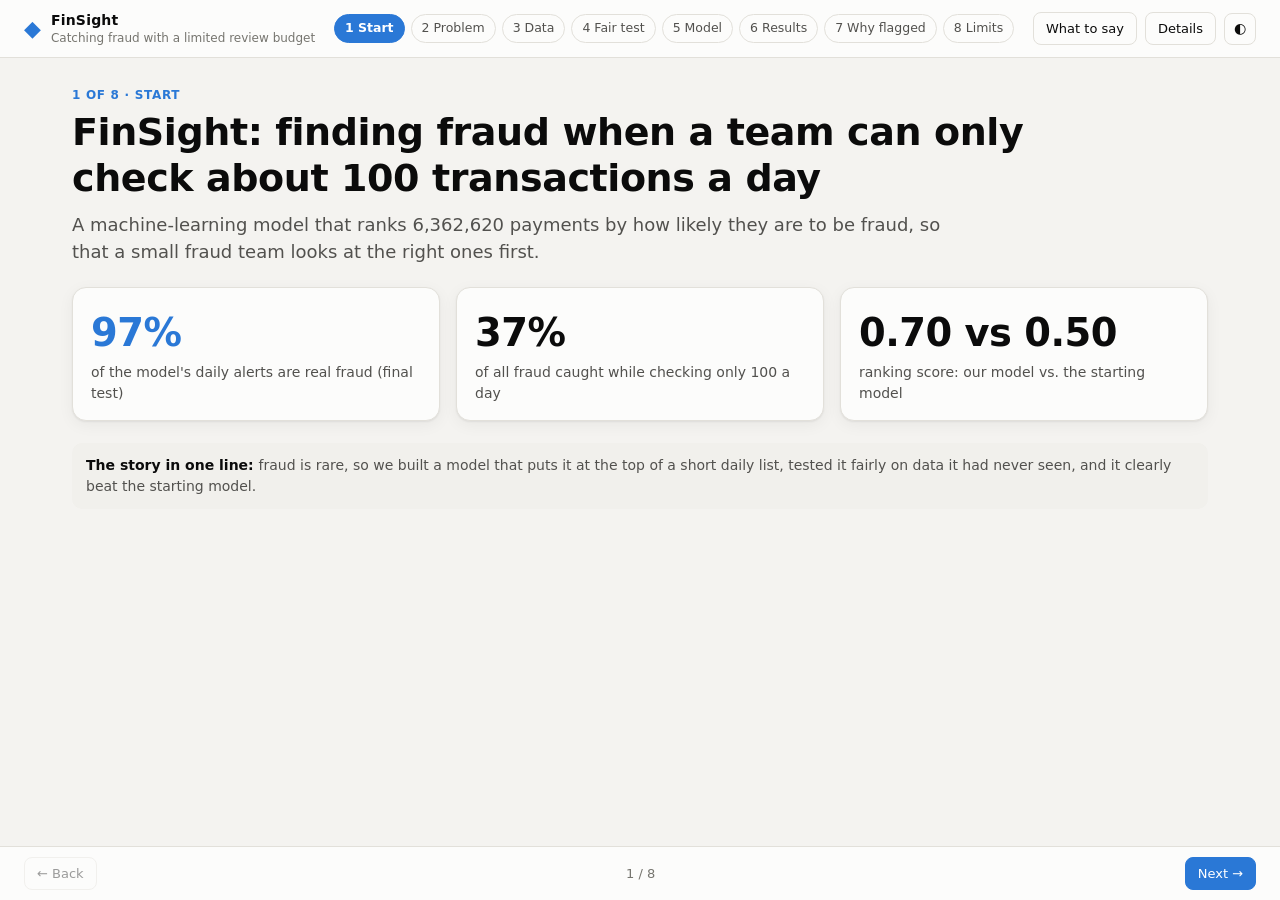
==== commit 9001c91f: "Add interactive KPI dashboard and development curves" ====
--- a/dashboard/index.html
+++ b/dashboard/index.html
@@ -1,67 +1,32 @@
 <!doctype html>
-<html lang="en"><head><meta charset="utf-8"><meta name="viewport" content="width=device-width,initial-scale=1">
-<title>FinSight Dashboard</title><style>
-:root{color-scheme:light;--surface-0:#f4f3f0;--surface-1:#fcfcfb;--border:#e2e0da;--grid:#ecebe7;
---text-primary:#0b0b0b;--text-secondary:#52514e;--text-muted:#76756f;
---series-1:#2a78d6;--series-2:#eb6834;--series-3:#1baf7a;--seq-0:#cde2fb;--seq-1:#256abf;}
-@media (prefers-color-scheme:dark){:root:where(:not([data-theme="light"])){color-scheme:dark;--surface-0:#121211;
---surface-1:#1a1a19;--border:#34332f;--grid:#2a2a27;--text-primary:#f0efec;--text-secondary:#c3c2b7;--text-muted:#9d9c93;
---series-1:#3987e5;--series-2:#d95926;--series-3:#199e70;--seq-0:#1e2a3a;--seq-1:#5598e7;}}
-:root[data-theme="dark"]{color-scheme:dark;--surface-0:#121211;--surface-1:#1a1a19;--border:#34332f;--grid:#2a2a27;
---text-primary:#f0efec;--text-secondary:#c3c2b7;--text-muted:#9d9c93;--series-1:#3987e5;--series-2:#d95926;
---series-3:#199e70;--seq-0:#1e2a3a;--seq-1:#5598e7;}
-*{box-sizing:border-box}
-body{margin:0;background:var(--surface-0);color:var(--text-primary);
-font:14px/1.5 system-ui,-apple-system,"Segoe UI",Roboto,sans-serif}
-main{max-width:1200px;margin:0 auto;padding:24px 16px 48px}
-h1{font-size:24px;margin:0 0 4px}h2{font-size:16px;margin:0 0 4px}
-.sub{color:var(--text-secondary);margin:0 0 20px}.note{color:var(--text-muted);font-size:12px;margin:8px 0 0}
-.grid{display:grid;gap:16px;grid-template-columns:repeat(auto-fit,minmax(min(100%,340px),1fr))}
-.card{background:var(--surface-1);border:1px solid var(--border);border-radius:12px;padding:16px;min-width:0}
-.wide{grid-column:1/-1}
-.tiles{display:grid;gap:16px;grid-template-columns:repeat(auto-fit,minmax(min(100%,180px),1fr));margin-bottom:16px}
-.tile .v{font-size:28px;font-weight:650;font-variant-numeric:tabular-nums}.tile .l{color:var(--text-secondary);font-size:13px}
-table{width:100%;border-collapse:collapse;font-variant-numeric:tabular-nums}
-th,td{text-align:left;padding:6px 8px;border-bottom:1px solid var(--grid);vertical-align:top}
-th{color:var(--text-secondary);font-weight:600;font-size:12px}td.n,th.n{text-align:right}
-.scroll{overflow-x:auto}
-.legend{display:flex;flex-wrap:wrap;gap:12px;margin:8px 0;font-size:12px;color:var(--text-secondary)}
-.sw{display:inline-block;width:10px;height:10px;border-radius:2px;margin-right:6px;vertical-align:-1px}
-.cols{position:relative;display:flex;align-items:flex-end;gap:2px;height:200px;border-bottom:1px solid var(--border);margin-top:12px}
-.col{flex:1;display:flex;flex-direction:column-reverse;gap:2px;height:100%;justify-content:flex-start;min-width:0}
-.seg{border-radius:4px 4px 0 0;min-height:1px}.seg.partial{opacity:.45}
-.col:hover .seg{outline:2px solid var(--text-primary);outline-offset:1px}
-.ref{position:absolute;left:0;right:0;border-top:1px dashed var(--text-muted)}
-.ref span{position:absolute;right:0;top:-18px;font-size:11px;color:var(--text-muted);background:var(--surface-1);padding:0 4px}
-.xaxis{display:flex;gap:2px;font-size:10px;color:var(--text-muted)}.xaxis span{flex:1;text-align:center;min-width:0}
-tr.hl td{font-weight:650;background:color-mix(in oklab, var(--seq-1) 12%, var(--surface-1))}
-.hbar{display:grid;grid-template-columns:minmax(120px,45%) 1fr auto;gap:8px;align-items:center;margin:6px 0;font-size:13px}
-.hbar .t{height:12px;background:var(--grid);border-radius:4px;overflow:hidden}
-.hbar .f{height:100%;background:var(--seq-1);border-radius:0 4px 4px 0}
-.hbar:hover .f{outline:2px solid var(--text-primary)}
-.heat td.c{text-align:right;color:var(--text-primary)}
-.tag{display:inline-block;padding:1px 6px;border-radius:999px;font-size:11px;border:1px solid var(--border);
-color:var(--text-secondary);white-space:nowrap}
-.empty{color:var(--text-muted);padding:24px 0;text-align:center}
-.disclaimer{background:var(--surface-1);border:1px solid var(--border);border-left:4px solid var(--text-muted);
-border-radius:8px;padding:12px 16px;margin:16px 0;color:var(--text-secondary)}
-</style></head>
-<body><main>
-<h1>FinSight dashboard</h1>
-<p class="sub">Champion <code>models/hgb_e4_recipient.joblib</code> · HistGradientBoosting baseline7 + recipient prior count (class weight 1:50) · generated 2026-11-20 17:39 UTC
- · source localhost:55432/finsight_p3_test</p>
-<div class="tiles"><div class="card tile"><div class="v">6,362,620</div><div class="l">Transactions in the dataset</div></div><div class="card tile"><div class="v">8,213 (0.129%)</div><div class="l">Labelled fraud in the dataset</div></div><div class="card tile"><div class="v">6,362,620</div><div class="l">Transactions scored by the champion</div></div><div class="card tile"><div class="v">3,490</div><div class="l">Alerts stored, all hours</div></div><div class="card tile"><div class="v">0.697</div><div class="l">Champion average precision on the sealed test (previous model 0.491)</div></div><div class="card tile"><div class="v">0.9463</div><div class="l">Alert threshold (≈ 100 alerts/day on calibration hours)</div></div></div>
-<div class="disclaimer">Scores are risk scores, not probabilities. Training hours (1–550) are hours the model learned from, so its alerts
-there look better than they would on new data. Sealed-test figures are the one-time P1.5 result. Simulated (PaySim) data.</div>
-<div class="grid">
-<div class="card wide"><h2>Daily alert workload</h2><p class="note">Alerts the champion raised per simulated day at the operating threshold.</p>
-<div class="legend"><span><span class="sw" style="background:var(--series-1)"></span>Training hours (1–550)</span><span><span class="sw" style="background:var(--series-2)"></span>Calibration hours (551–650)</span><span><span class="sw" style="background:var(--series-3)"></span>Sealed-test hours (651–743)</span><span>Faded bars: partial days</span></div><div class="cols"><div class="col" role="img" aria-label="Day 1"><div class="seg" style="height:90.91%;background:var(--series-1)" title="Day 1 · Training hours (1–550) · 391 alerts from 574,255 transactions (24 hours)"></div></div><div class="col" role="img" aria-label="Day 2"><div class="seg" style="height:21.39%;background:var(--series-1)" title="Day 2 · Training hours (1–550) · 92 alerts from 455,238 transactions (24 hours)"></div></div><div class="col" role="img" aria-label="Day 3"><div class="seg" style="height:21.16%;background:var(--series-1)" title="Day 3 · Training hours (1–550) · 91 alerts from 1,070 transactions (24 hours)"></div></div><div class="col" role="img" aria-label="Day 4"><div class="seg" style="height:21.16%;background:var(--series-1)" title="Day 4 · Training hours (1–550) · 91 alerts from 28,240 transactions (24 hours)"></div></div><div class="col" role="img" aria-label="Day 5"><div class="seg" style="height:19.07%;background:var(--series-1)" title="Day 5 · Training hours (1–550) · 82 alerts from 9,789 transactions (24 hours)"></div></div><div class="col" role="img" aria-label="Day 6"><div class="seg" style="height:24.88%;background:var(--series-1)" title="Day 6 · Training hours (1–550) · 107 alerts from 441,005 transactions (24 hours)"></div></div><div class="col" role="img" aria-label="Day 7"><div class="seg" style="height:26.74%;background:var(--series-1)" title="Day 7 · Training hours (1–550) · 115 alerts from 420,583 transactions (24 hours)"></div></div><div class="col" role="img" aria-label="Day 8"><div class="seg" style="height:27.90%;background:var(--series-1)" title="Day 8 · Training hours (1–550) · 120 alerts from 449,637 transactions (24 hours)"></div></div><div class="col" role="img" aria-label="Day 9"><div class="seg" style="height:29.76%;background:var(--series-1)" title="Day 9 · Training hours (1–550) · 128 alerts from 417,919 transactions (24 hours)"></div></div><div class="col" role="img" aria-label="Day 10"><div class="seg" style="height:31.16%;background:var(--series-1)" title="Day 10 · Training hours (1–550) · 134 alerts from 392,945 transactions (24 hours)"></div></div><div class="col" role="img" aria-label="Day 11"><div class="seg" style="height:20.23%;background:var(--series-1)" title="Day 11 · Training hours (1–550) · 87 alerts from 417,859 transactions (24 hours)"></div></div><div class="col" role="img" aria-label="Day 12"><div class="seg" style="height:27.20%;background:var(--series-1)" title="Day 12 · Training hours (1–550) · 117 alerts from 349,776 transactions (24 hours)"></div></div><div class="col" role="img" aria-label="Day 13"><div class="seg" style="height:26.97%;background:var(--series-1)" title="Day 13 · Training hours (1–550) · 116 alerts from 428,583 transactions (24 hours)"></div></div><div class="col" role="img" aria-label="Day 14"><div class="seg" style="height:22.32%;background:var(--series-1)" title="Day 14 · Training hours (1–550) · 96 alerts from 397,876 transactions (24 hours)"></div></div><div class="col" role="img" aria-label="Day 15"><div class="seg" style="height:22.09%;background:var(--series-1)" title="Day 15 · Training hours (1–550) · 95 alerts from 401,282 transactions (24 hours)"></div></div><div class="col" role="img" aria-label="Day 16"><div class="seg" style="height:25.34%;background:var(--series-1)" title="Day 16 · Training hours (1–550) · 109 alerts from 375,594 transactions (24 hours)"></div></div><div class="col" role="img" aria-label="Day 17"><div class="seg" style="height:36.97%;background:var(--series-1)" title="Day 17 · Training hours (1–550) · 159 alerts from 425,766 transactions (24 hours)"></div></div><div class="col" role="img" aria-label="Day 18"><div class="seg" style="height:28.60%;background:var(--series-1)" title="Day 18 · Training hours (1–550) · 123 alerts from 20,999 transactions (24 hours)"></div></div><div class="col" role="img" aria-label="Day 19"><div class="seg" style="height:22.55%;background:var(--series-1)" title="Day 19 · Training hours (1–550) · 97 alerts from 11,300 transactions (24 hours)"></div></div><div class="col" role="img" aria-label="Day 20"><div class="seg" style="height:22.79%;background:var(--series-1)" title="Day 20 · Training hours (1–550) · 98 alerts from 19,727 transactions (24 hours)"></div></div><div class="col" role="img" aria-label="Day 21"><div class="seg" style="height:21.62%;background:var(--series-1)" title="Day 21 · Training hours (1–550) · 93 alerts from 24,593 transactions (24 hours)"></div></div><div class="col" role="img" aria-label="Day 22"><div class="seg" style="height:21.62%;background:var(--series-1)" title="Day 22 · Training hours (1–550) · 93 alerts from 53,437 transactions (24 hours)"></div></div><div class="col" role="img" aria-label="Day 23"><div class="seg partial" style="height:20.69%;background:var(--series-1)" title="Day 23 · Training hours (1–550) · 89 alerts from 48,546 transactions (22 hours, partial day)"></div><div class="seg partial" style="height:0.70%;background:var(--series-2)" title="Day 23 · Calibration hours (551–650) · 3 alerts from 2,466 transactions (2 hours, partial day)"></div></div><div class="col" role="img" aria-label="Day 24"><div class="seg" style="height:20.46%;background:var(--series-2)" title="Day 24 · Calibration hours (551–650) · 88 alerts from 32,709 transactions (24 hours)"></div></div><div class="col" role="img" aria-label="Day 25"><div class="seg" style="height:29.06%;background:var(--series-2)" title="Day 25 · Calibration hours (551–650) · 125 alerts from 57,853 transactions (24 hours)"></div></div><div class="col" role="img" aria-label="Day 26"><div class="seg" style="height:20.23%;background:var(--series-2)" title="Day 26 · Calibration hours (551–650) · 87 alerts from 13,885 transactions (24 hours)"></div></div><div class="col" role="img" aria-label="Day 27"><div class="seg" style="height:23.02%;background:var(--series-2)" title="Day 27 · Calibration hours (551–650) · 99 alerts from 8,578 transactions (24 hours)"></div></div><div class="col" role="img" aria-label="Day 28"><div class="seg partial" style="height:3.49%;background:var(--series-2)" title="Day 28 · Calibration hours (551–650) · 15 alerts from 279 transactions (2 hours, partial day)"></div><div class="seg partial" style="height:16.97%;background:var(--series-3)" title="Day 28 · Sealed-test hours (651–743) · 73 alerts from 14,382 transactions (22 hours, partial day)"></div></div><div class="col" role="img" aria-label="Day 29"><div class="seg" style="height:20.00%;background:var(--series-3)" title="Day 29 · Sealed-test hours (651–743) · 86 alerts from 54,890 transactions (24 hours)"></div></div><div class="col" role="img" aria-label="Day 30"><div class="seg" style="height:23.95%;background:var(--series-3)" title="Day 30 · Sealed-test hours (651–743) · 103 alerts from 11,287 transactions (24 hours)"></div></div><div class="col" role="img" aria-label="Day 31"><div class="seg partial" style="height:20.46%;background:var(--series-3)" title="Day 31 · Sealed-test hours (651–743) · 88 alerts from 272 transactions (23 hours, partial day)"></div></div><div class="ref" style="bottom:23.25%"><span>100 alerts/day</span></div></div><div class="xaxis"><span>1</span><span></span><span></span><span></span><span>5</span><span></span><span></span><span></span><span></span><span>10</span><span></span><span></span><span></span><span></span><span>15</span><span></span><span></span><span></span><span></span><span>20</span><span></span><span></span><span></span><span></span><span>25</span><span></span><span></span><span></span><span></span><span>30</span><span></span></div><p class="note">Simulated day (1–31). Hover a bar for exact counts.</p><details><summary class="note">Table view</summary><div class="scroll"><table><thead><tr><th>Day</th><th>Period</th><th class="n">Hours</th><th class="n">Transactions</th><th class="n">Alerts</th><th class="n">First-time recipient</th></tr></thead><tbody><tr><td>1</td><td>Training hours (1–550)</td><td class='n'>24</td><td class='n'>574,255</td><td class='n'>391</td><td class='n'>328</td></tr><tr><td>2</td><td>Training hours (1–550)</td><td class='n'>24</td><td class='n'>455,238</td><td class='n'>92</td><td class='n'>55</td></tr><tr><td>3</td><td>Training hours (1–550)</td><td class='n'>24</td><td class='n'>1,070</td><td class='n'>91</td><td class='n'>51</td></tr><tr><td>4</td><td>Training hours (1–550)</td><td class='n'>24</td><td class='n'>28,240</td><td class='n'>91</td><td class='n'>53</td></tr><tr><td>5</td><td>Training hours (1–550)</td><td class='n'>24</td><td class='n'>9,789</td><td class='n'>82</td><td class='n'>49</td></tr><tr><td>6</td><td>Training hours (1–550)</td><td class='n'>24</td><td class='n'>441,005</td><td class='n'>107</td><td class='n'>52</td></tr><tr><td>7</td><td>Training hours (1–550)</td><td class='n'>24</td><td class='n'>420,583</td><td class='n'>115</td><td class='n'>54</td></tr><tr><td>8</td><td>Training hours (1–550)</td><td class='n'>24</td><td class='n'>449,637</td><td class='n'>120</td><td class='n'>67</td></tr><tr><td>9</td><td>Training hours (1–550)</td><td class='n'>24</td><td class='n'>417,919</td><td class='n'>128</td><td class='n'>63</td></tr><tr><td>10</td><td>Training hours (1–550)</td><td class='n'>24</td><td class='n'>392,945</td><td class='n'>134</td><td class='n'>48</td></tr><tr><td>11</td><td>Training hours (1–550)</td><td class='n'>24</td><td class='n'>417,859</td><td class='n'>87</td><td class='n'>53</td></tr><tr><td>12</td><td>Training hours (1–550)</td><td class='n'>24</td><td class='n'>349,776</td><td class='n'>117</td><td class='n'>82</td></tr><tr><td>13</td><td>Training hours (1–550)</td><td class='n'>24</td><td class='n'>428,583</td><td class='n'>116</td><td class='n'>78</td></tr><tr><td>14</td><td>Training hours (1–550)</td><td class='n'>24</td><td class='n'>397,876</td><td class='n'>96</td><td class='n'>66</td></tr><tr><td>15</td><td>Training hours (1–550)</td><td class='n'>24</td><td class='n'>401,282</td><td class='n'>95</td><td class='n'>63</td></tr><tr><td>16</td><td>Training hours (1–550)</td><td class='n'>24</td><td class='n'>375,594</td><td class='n'>109</td><td class='n'>59</td></tr><tr><td>17</td><td>Training hours (1–550)</td><td class='n'>24</td><td class='n'>425,766</td><td class='n'>159</td><td class='n'>97</td></tr><tr><td>18</td><td>Training hours (1–550)</td><td class='n'>24</td><td class='n'>20,999</td><td class='n'>123</td><td class='n'>79</td></tr><tr><td>19</td><td>Training hours (1–550)</td><td class='n'>24</td><td class='n'>11,300</td><td class='n'>97</td><td class='n'>55</td></tr><tr><td>20</td><td>Training hours (1–550)</td><td class='n'>24</td><td class='n'>19,727</td><td class='n'>98</td><td class='n'>66</td></tr><tr><td>21</td><td>Training hours (1–550)</td><td class='n'>24</td><td class='n'>24,593</td><td class='n'>93</td><td class='n'>55</td></tr><tr><td>22</td><td>Training hours (1–550)</td><td class='n'>24</td><td class='n'>53,437</td><td class='n'>93</td><td class='n'>51</td></tr><tr><td>23</td><td>Calibration hours (551–650)</td><td class='n'>2</td><td class='n'>2,466</td><td class='n'>3</td><td class='n'>1</td></tr><tr><td>23</td><td>Training hours (1–550)</td><td class='n'>22</td><td class='n'>48,546</td><td class='n'>89</td><td class='n'>55</td></tr><tr><td>24</td><td>Calibration hours (551–650)</td><td class='n'>24</td><td class='n'>32,709</td><td class='n'>88</td><td class='n'>52</td></tr><tr><td>25</td><td>Calibration hours (551–650)</td><td class='n'>24</td><td class='n'>57,853</td><td class='n'>125</td><td class='n'>76</td></tr><tr><td>26</td><td>Calibration hours (551–650)</td><td class='n'>24</td><td class='n'>13,885</td><td class='n'>87</td><td class='n'>59</td></tr><tr><td>27</td><td>Calibration hours (551–650)</td><td class='n'>24</td><td class='n'>8,578</td><td class='n'>99</td><td class='n'>62</td></tr><tr><td>28</td><td>Calibration hours (551–650)</td><td class='n'>2</td><td class='n'>279</td><td class='n'>15</td><td class='n'>10</td></tr><tr><td>28</td><td>Sealed-test hours (651–743)</td><td class='n'>22</td><td class='n'>14,382</td><td class='n'>73</td><td class='n'>46</td></tr><tr><td>29</td><td>Sealed-test hours (651–743)</td><td class='n'>24</td><td class='n'>54,890</td><td class='n'>86</td><td class='n'>49</td></tr><tr><td>30</td><td>Sealed-test hours (651–743)</td><td class='n'>24</td><td class='n'>11,287</td><td class='n'>103</td><td class='n'>65</td></tr><tr><td>31</td><td>Sealed-test hours (651–743)</td><td class='n'>23</td><td class='n'>272</td><td class='n'>88</td><td class='n'>59</td></tr></tbody></table></div></details></div>
-<div class="card"><h2>Alerts by payment type and hour</h2><p class="note">All stored alerts; darker = more alerts.</p><div class="scroll"><table class="heat"><thead><tr><th>Type</th><th class="n">00-05</th><th class="n">06-08</th><th class="n">09-17</th><th class="n">18-23</th></tr></thead><tbody><tr><th>CASH_OUT</th><td class="c" style="background:color-mix(in oklab, var(--seq-1) 58%, var(--surface-1))" title="CASH_OUT, 00-05: 836 alerts">836</td><td class="c" style="background:color-mix(in oklab, var(--seq-1) 18%, var(--surface-1))" title="CASH_OUT, 06-08: 162 alerts">162</td><td class="c" style="background:color-mix(in oklab, var(--seq-1) 45%, var(--surface-1))" title="CASH_OUT, 09-17: 610 alerts">610</td><td class="c" style="background:color-mix(in oklab, var(--seq-1) 30%, var(--surface-1))" title="CASH_OUT, 18-23: 369 alerts">369</td></tr><tr><th>TRANSFER</th><td class="c" style="background:color-mix(in oklab, var(--seq-1) 78%, var(--surface-1))" title="TRANSFER, 00-05: 1,162 alerts">1,162</td><td class="c" style="background:color-mix(in oklab, var(--seq-1) 9%, var(--surface-1))" title="TRANSFER, 06-08: 18 alerts">18</td><td class="c" style="background:color-mix(in oklab, var(--seq-1) 8%, var(--surface-1))" title="TRANSFER, 09-17: 0 alerts">0</td><td class="c" style="background:color-mix(in oklab, var(--seq-1) 28%, var(--surface-1))" title="TRANSFER, 18-23: 333 alerts">333</td></tr></tbody></table></div></div><div class="card"><h2>Alerts by amount</h2><div class="hbar" title="&lt;100k: 376 alerts"><span>&lt;100k</span><span class="t"><span class="f" style="display:block;width:17.0%"></span></span><span class="n">376</span></div><div class="hbar" title="100k-500k: 478 alerts"><span>100k-500k</span><span class="t"><span class="f" style="display:block;width:21.7%"></span></span><span class="n">478</span></div><div class="hbar" title="500k-1M: 430 alerts"><span>500k-1M</span><span class="t"><span class="f" style="display:block;width:19.5%"></span></span><span class="n">430</span></div><div class="hbar" title="&gt;=1M: 2,206 alerts"><span>&gt;=1M</span><span class="t"><span class="f" style="display:block;width:100.0%"></span></span><span class="n">2,206</span></div><table style="margin-top:12px"><thead><tr><th>Period</th><th class="n">Alerts</th></tr></thead><tbody><tr><td>Training hours (1–550)</td><td class='n'>2,723</td></tr><tr><td>Calibration hours (551–650)</td><td class='n'>417</td></tr><tr><td>Sealed-test hours (651–743)</td><td class='n'>350</td></tr></tbody></table></div>
-<div class="card"><h2>Top model contributor on each alert</h2><p class="note">Model attribution shows how inputs moved a model score; it is not evidence that a transaction is fraudulent.</p><div class="hbar" title="Amount: 1,384 alerts"><span>Amount</span><span class="t"><span class="f" style="display:block;width:100.0%"></span></span><span class="n">1,384</span></div><div class="hbar" title="Recipient history: 1,230 alerts"><span>Recipient history</span><span class="t"><span class="f" style="display:block;width:88.9%"></span></span><span class="n">1,230</span></div><div class="hbar" title="Hour of day: 762 alerts"><span>Hour of day</span><span class="t"><span class="f" style="display:block;width:55.1%"></span></span><span class="n">762</span></div><div class="hbar" title="Type is CASH_OUT: 114 alerts"><span>Type is CASH_OUT</span><span class="t"><span class="f" style="display:block;width:8.2%"></span></span><span class="n">114</span></div></div><div class="card"><h2>Rule conditions met by alerts</h2><p class="note">Rule conditions are deterministic checks shown for context; they do not raise alerts. An alert can meet several rules, so these counts do not add up to the alert total.</p><div class="hbar" title="Drainage rail (TRANSFER / CASH_OUT): 3,490 alerts"><span>Drainage rail (TRANSFER / CASH_OUT)</span><span class="t"><span class="f" style="display:block;width:100.0%"></span></span><span class="n">3,490</span></div><div class="hbar" title="High value (≥ $200k): 2,894 alerts"><span>High value (≥ $200k)</span><span class="t"><span class="f" style="display:block;width:82.9%"></span></span><span class="n">2,894</span></div><div class="hbar" title="Overnight (01–05, ≥ $10k): 1,684 alerts"><span>Overnight (01–05, ≥ $10k)</span><span class="t"><span class="f" style="display:block;width:48.3%"></span></span><span class="n">1,684</span></div><div class="hbar" title="Round amount (≥ $50k, × $5k): 211 alerts"><span>Round amount (≥ $50k, × $5k)</span><span class="t"><span class="f" style="display:block;width:6.0%"></span></span><span class="n">211</span></div></div>
-<div class="card wide"><h2>Model evaluation</h2><p class="note">From <code>vw_risk_detection_benchmark</code>. The active champion (E4) appears only in the sealed-test rows, its one held-out period. Precision and recall are comparable only within a period, because the fraud rate differs between periods.</p><div class="scroll"><table><thead><tr><th>Period</th><th>System</th><th class="n">Alerts/day</th><th class="n">Precision</th><th class="n">Recall</th><th class="n">Avg precision</th></tr></thead><tbody><tr><td>Validation hours 451–550</td><td>Dummy baseline (never alerts)</td><td class='n'>0.0</td><td class='n'>0.0%</td><td class='n'>0.0%</td><td class='n'>0.007</td></tr><tr><td>Validation hours 451–550</td><td>HistGradientBoosting (previous champion, 8 features)</td><td class='n'>311.5</td><td class='n'>33.5%</td><td class='n'>43.1%</td><td class='n'>0.311</td></tr><tr><td>Validation hours 451–550</td><td>Logistic Regression (legacy 10-feature artifact)</td><td class='n'>673.7</td><td class='n'>9.9%</td><td class='n'>27.7%</td><td class='n'>0.110</td></tr><tr><td>Validation hours 451–550</td><td>Rule Engine (HIGH tier)</td><td class='n'>101.8</td><td class='n'>39.1%</td><td class='n'>16.5%</td><td class='n'>–</td></tr><tr><td>Validation hours 451–550</td><td>Rule Engine (MEDIUM + HIGH tiers)</td><td class='n'>9182.9</td><td class='n'>1.9%</td><td class='n'>73.4%</td><td class='n'>–</td></tr><tr><td>Development hours 551–650</td><td>Dummy baseline (never alerts)</td><td class='n'>0.0</td><td class='n'>0.0%</td><td class='n'>0.0%</td><td class='n'>0.010</td></tr><tr><td>Development hours 551–650</td><td>HistGradientBoosting (previous champion, 8 features)</td><td class='n'>220.6</td><td class='n'>53.0%</td><td class='n'>43.2%</td><td class='n'>0.413</td></tr><tr><td>Development hours 551–650</td><td>Logistic Regression (legacy 10-feature artifact)</td><td class='n'>338.2</td><td class='n'>22.6%</td><td class='n'>28.2%</td><td class='n'>0.165</td></tr><tr><td>Development hours 551–650</td><td>Rule Engine (HIGH tier)</td><td class='n'>72.5</td><td class='n'>66.9%</td><td class='n'>17.9%</td><td class='n'>–</td></tr><tr><td>Development hours 551–650</td><td>Rule Engine (MEDIUM + HIGH tiers)</td><td class='n'>6960.5</td><td class='n'>2.8%</td><td class='n'>73.3%</td><td class='n'>–</td></tr><tr><td>Sealed test 651–743 (recorded once, P1.5)</td><td>HistGradientBoosting (champion configuration retrained on steps 1-550)</td><td class='n'>89.8</td><td class='n'>84.2%</td><td class='n'>28.7%</td><td class='n'>0.496</td></tr><tr><td>Sealed test 651–743 (recorded once, P1.5)</td><td>HistGradientBoosting (previous champion, 8 features)</td><td class='n'>173.2</td><td class='n'>64.2%</td><td class='n'>42.2%</td><td class='n'>0.491</td></tr><tr class=hl><td>Sealed test 651–743 (recorded once, P1.5)</td><td>HistGradientBoosting E4 (active champion, recipient count)</td><td class='n'>90.3</td><td class='n'>98.9%</td><td class='n'>33.9%</td><td class='n'>0.697</td></tr><tr><td>Sealed test 651–743 (recorded once, P1.5)</td><td>Rule Engine (HIGH tier)</td><td class='n'>66.1</td><td class='n'>78.1%</td><td class='n'>19.6%</td><td class='n'>–</td></tr></tbody></table></div></div>
-<div class="card"><h2>Dataset by payment type</h2><p class="note">Descriptive counts of the simulated dataset.</p><div class="scroll"><table><thead><tr><th>Type</th><th class="n">Transactions</th><th class="n">Share</th><th class="n">Labelled fraud</th><th class="n">Fraud rate</th></tr></thead><tbody><tr><td>CASH_OUT</td><td class='n'>2,237,500</td><td class='n'>35.2%</td><td class='n'>4,116</td><td class='n'>0.184%</td></tr><tr><td>PAYMENT</td><td class='n'>2,151,495</td><td class='n'>33.8%</td><td class='n'>0</td><td class='n'>0.000%</td></tr><tr><td>CASH_IN</td><td class='n'>1,399,284</td><td class='n'>22.0%</td><td class='n'>0</td><td class='n'>0.000%</td></tr><tr><td>TRANSFER</td><td class='n'>532,909</td><td class='n'>8.4%</td><td class='n'>4,097</td><td class='n'>0.769%</td></tr><tr><td>DEBIT</td><td class='n'>41,432</td><td class='n'>0.7%</td><td class='n'>0</td><td class='n'>0.000%</td></tr></tbody></table></div></div>
-<div class="card wide"><h2>Latest alerts</h2><p class="note">The 25 most recent alerts with their reason codes. Model attribution shows how inputs moved a model score; it is not evidence that a transaction is fraudulent. Rule conditions are deterministic checks shown for context; they do not raise alerts.</p><div class="scroll"><table><thead><tr><th class="n">ID</th><th>When</th><th>Type</th><th class="n">Amount</th><th class="n">Score</th><th>Model explanation</th><th>Rule conditions met</th></tr></thead><tbody><tr><td class='n'>6,362,618</td><td>Day 31, 22:00</td><td>CASH_OUT</td><td class='n'>$6,311,409</td><td class='n'>0.9895</td><td>Model score 0.9895 reached the alert threshold 0.9463. The inputs that moved the score most were: amount $6,311,409.50 (raised the score, +3.81); type is CASH_OUT (raised the score, +3.66); type is not PAYMENT (raised the score, +1.38).</td><td><span class=tag>RULE_001_HIGH_VALUE</span> <span class=tag>RULE_002_DRAINAGE_RAIL</span></td></tr><tr><td class='n'>6,362,614</td><td>Day 31, 22:00</td><td>CASH_OUT</td><td class='n'>$1,258,819</td><td class='n'>0.9758</td><td>Model score 0.9758 reached the alert threshold 0.9463. The inputs that moved the score most were: amount $1,258,818.88 (raised the score, +4.06); type is CASH_OUT (raised the score, +2.35); type is not CASH_IN (raised the score, +1.58).</td><td><span class=tag>RULE_001_HIGH_VALUE</span> <span class=tag>RULE_002_DRAINAGE_RAIL</span></td></tr><tr><td class='n'>6,362,617</td><td>Day 31, 22:00</td><td>TRANSFER</td><td class='n'>$6,311,409</td><td class='n'>0.9678</td><td>Model score 0.9678 reached the alert threshold 0.9463. The inputs that moved the score most were: first-time recipient (no earlier payments received) (raised the score, +4.31); amount $6,311,409.50 (raised the score, +2.09); type is not CASH_IN (raised the score, +1.20).</td><td><span class=tag>RULE_001_HIGH_VALUE</span> <span class=tag>RULE_002_DRAINAGE_RAIL</span></td></tr><tr><td class='n'>6,362,600</td><td>Day 31, 21:00</td><td>CASH_OUT</td><td class='n'>$4,009,058</td><td class='n'>0.9885</td><td>Model score 0.9885 reached the alert threshold 0.9463. The inputs that moved the score most were: amount $4,009,058.50 (raised the score, +4.03); type is CASH_OUT (raised the score, +3.79); type is not PAYMENT (raised the score, +1.36).</td><td><span class=tag>RULE_001_HIGH_VALUE</span> <span class=tag>RULE_002_DRAINAGE_RAIL</span></td></tr><tr><td class='n'>6,362,604</td><td>Day 31, 21:00</td><td>CASH_OUT</td><td class='n'>$1,819,544</td><td class='n'>0.9781</td><td>Model score 0.9781 reached the alert threshold 0.9463. The inputs that moved the score most were: amount $1,819,543.75 (raised the score, +3.95); type is CASH_OUT (raised the score, +1.58); type is not CASH_IN (raised the score, +1.36).</td><td><span class=tag>RULE_001_HIGH_VALUE</span> <span class=tag>RULE_002_DRAINAGE_RAIL</span></td></tr><tr><td class='n'>6,362,599</td><td>Day 31, 21:00</td><td>TRANSFER</td><td class='n'>$4,009,058</td><td class='n'>0.9678</td><td>Model score 0.9678 reached the alert threshold 0.9463. The inputs that moved the score most were: first-time recipient (no earlier payments received) (raised the score, +4.28); amount $4,009,058.50 (raised the score, +2.17); type is not CASH_IN (raised the score, +1.20).</td><td><span class=tag>RULE_001_HIGH_VALUE</span> <span class=tag>RULE_002_DRAINAGE_RAIL</span></td></tr><tr><td class='n'>6,362,578</td><td>Day 31, 20:00</td><td>CASH_OUT</td><td class='n'>$10,000,000</td><td class='n'>0.9897</td><td>Model score 0.9897 reached the alert threshold 0.9463. The inputs that moved the score most were: amount $10,000,000.00 (raised the score, +4.55); type is CASH_OUT (raised the score, +1.76); type is not CASH_IN (raised the score, +1.43).</td><td><span class=tag>RULE_001_HIGH_VALUE</span> <span class=tag>RULE_002_DRAINAGE_RAIL</span> <span class=tag>RULE_004_LARGE_ROUND_AMOUNT</span></td></tr><tr><td class='n'>6,362,582</td><td>Day 31, 20:00</td><td>CASH_OUT</td><td class='n'>$10,000,000</td><td class='n'>0.9897</td><td>Model score 0.9897 reached the alert threshold 0.9463. The inputs that moved the score most were: amount $10,000,000.00 (raised the score, +4.55); type is CASH_OUT (raised the score, +1.76); type is not CASH_IN (raised the score, +1.43).</td><td><span class=tag>RULE_001_HIGH_VALUE</span> <span class=tag>RULE_002_DRAINAGE_RAIL</span> <span class=tag>RULE_004_LARGE_ROUND_AMOUNT</span></td></tr><tr><td class='n'>6,362,584</td><td>Day 31, 20:00</td><td>CASH_OUT</td><td class='n'>$10,000,000</td><td class='n'>0.9896</td><td>Model score 0.9896 reached the alert threshold 0.9463. The inputs that moved the score most were: amount $10,000,000.00 (raised the score, +4.21); type is CASH_OUT (raised the score, +3.44); type is not PAYMENT (raised the score, +1.39).</td><td><span class=tag>RULE_001_HIGH_VALUE</span> <span class=tag>RULE_002_DRAINAGE_RAIL</span> <span class=tag>RULE_004_LARGE_ROUND_AMOUNT</span></td></tr><tr><td class='n'>6,362,580</td><td>Day 31, 20:00</td><td>CASH_OUT</td><td class='n'>$10,000,000</td><td class='n'>0.9893</td><td>Model score 0.9893 reached the alert threshold 0.9463. The inputs that moved the score most were: amount $10,000,000.00 (raised the score, +4.25); type is CASH_OUT (raised the score, +3.71); type is not PAYMENT (raised the score, +1.36).</td><td><span class=tag>RULE_001_HIGH_VALUE</span> <span class=tag>RULE_002_DRAINAGE_RAIL</span> <span class=tag>RULE_004_LARGE_ROUND_AMOUNT</span></td></tr><tr><td class='n'>6,362,579</td><td>Day 31, 20:00</td><td>TRANSFER</td><td class='n'>$10,000,000</td><td class='n'>0.9671</td><td>Model score 0.9671 reached the alert threshold 0.9463. The inputs that moved the score most were: first-time recipient (no earlier payments received) (raised the score, +4.27); amount $10,000,000.00 (raised the score, +2.25); type is not CASH_IN (raised the score, +1.19).</td><td><span class=tag>RULE_001_HIGH_VALUE</span> <span class=tag>RULE_002_DRAINAGE_RAIL</span> <span class=tag>RULE_004_LARGE_ROUND_AMOUNT</span></td></tr><tr><td class='n'>6,362,577</td><td>Day 31, 20:00</td><td>TRANSFER</td><td class='n'>$10,000,000</td><td class='n'>0.9671</td><td>Model score 0.9671 reached the alert threshold 0.9463. The inputs that moved the score most were: first-time recipient (no earlier payments received) (raised the score, +4.27); amount $10,000,000.00 (raised the score, +2.25); type is not CASH_IN (raised the score, +1.19).</td><td><span class=tag>RULE_001_HIGH_VALUE</span> <span class=tag>RULE_002_DRAINAGE_RAIL</span> <span class=tag>RULE_004_LARGE_ROUND_AMOUNT</span></td></tr><tr><td class='n'>6,362,583</td><td>Day 31, 20:00</td><td>TRANSFER</td><td class='n'>$10,000,000</td><td class='n'>0.9671</td><td>Model score 0.9671 reached the alert threshold 0.9463. The inputs that moved the score most were: first-time recipient (no earlier payments received) (raised the score, +4.27); amount $10,000,000.00 (raised the score, +2.25); type is not CASH_IN (raised the score, +1.19).</td><td><span class=tag>RULE_001_HIGH_VALUE</span> <span class=tag>RULE_002_DRAINAGE_RAIL</span> <span class=tag>RULE_004_LARGE_ROUND_AMOUNT</span></td></tr><tr><td class='n'>6,362,585</td><td>Day 31, 20:00</td><td>TRANSFER</td><td class='n'>$5,674,548</td><td class='n'>0.9671</td><td>Model score 0.9671 reached the alert threshold 0.9463. The inputs that moved the score most were: first-time recipient (no earlier payments received) (raised the score, +4.27); amount $5,674,548.00 (raised the score, +2.25); type is not CASH_IN (raised the score, +1.19).</td><td><span class=tag>RULE_001_HIGH_VALUE</span> <span class=tag>RULE_002_DRAINAGE_RAIL</span></td></tr><tr><td class='n'>6,362,581</td><td>Day 31, 20:00</td><td>TRANSFER</td><td class='n'>$10,000,000</td><td class='n'>0.9671</td><td>Model score 0.9671 reached the alert threshold 0.9463. The inputs that moved the score most were: first-time recipient (no earlier payments received) (raised the score, +4.27); amount $10,000,000.00 (raised the score, +2.25); type is not CASH_IN (raised the score, +1.19).</td><td><span class=tag>RULE_001_HIGH_VALUE</span> <span class=tag>RULE_002_DRAINAGE_RAIL</span> <span class=tag>RULE_004_LARGE_ROUND_AMOUNT</span></td></tr><tr><td class='n'>6,362,574</td><td>Day 31, 19:00</td><td>CASH_OUT</td><td class='n'>$1,312,694</td><td class='n'>0.9635</td><td>Model score 0.9635 reached the alert threshold 0.9463. The inputs that moved the score most were: amount $1,312,694.50 (raised the score, +4.69); type is not CASH_IN (raised the score, +1.59); type is not PAYMENT (raised the score, +1.29).</td><td><span class=tag>RULE_001_HIGH_VALUE</span> <span class=tag>RULE_002_DRAINAGE_RAIL</span></td></tr><tr><td class='n'>6,362,576</td><td>Day 31, 19:00</td><td>CASH_OUT</td><td class='n'>$1,755,648</td><td class='n'>0.9621</td><td>Model score 0.9621 reached the alert threshold 0.9463. The inputs that moved the score most were: amount $1,755,647.75 (raised the score, +4.14); type is CASH_OUT (raised the score, +3.44); type is not PAYMENT (raised the score, +1.20).</td><td><span class=tag>RULE_001_HIGH_VALUE</span> <span class=tag>RULE_002_DRAINAGE_RAIL</span></td></tr><tr><td class='n'>6,362,564</td><td>Day 31, 18:00</td><td>CASH_OUT</td><td class='n'>$7,758,037</td><td class='n'>0.9844</td><td>Model score 0.9844 reached the alert threshold 0.9463. The inputs that moved the score most were: amount $7,758,036.50 (raised the score, +4.35); type is CASH_OUT (raised the score, +3.69); type is not PAYMENT (raised the score, +1.31).</td><td><span class=tag>RULE_001_HIGH_VALUE</span> <span class=tag>RULE_002_DRAINAGE_RAIL</span></td></tr><tr><td class='n'>6,362,546</td><td>Day 31, 16:00</td><td>CASH_OUT</td><td class='n'>$2,194,534</td><td class='n'>0.9806</td><td>Model score 0.9806 reached the alert threshold 0.9463. The inputs that moved the score most were: amount $2,194,533.75 (raised the score, +4.10); type is CASH_OUT (raised the score, +3.56); type is not PAYMENT (raised the score, +1.29).</td><td><span class=tag>RULE_001_HIGH_VALUE</span> <span class=tag>RULE_002_DRAINAGE_RAIL</span></td></tr><tr><td class='n'>6,362,550</td><td>Day 31, 16:00</td><td>CASH_OUT</td><td class='n'>$1,281,114</td><td class='n'>0.9590</td><td>Model score 0.9590 reached the alert threshold 0.9463. The inputs that moved the score most were: amount $1,281,113.88 (raised the score, +4.60); type is not CASH_IN (raised the score, +1.58); type is not PAYMENT (raised the score, +1.29).</td><td><span class=tag>RULE_001_HIGH_VALUE</span> <span class=tag>RULE_002_DRAINAGE_RAIL</span></td></tr><tr><td class='n'>6,362,540</td><td>Day 31, 15:00</td><td>CASH_OUT</td><td class='n'>$3,912,253</td><td class='n'>0.9867</td><td>Model score 0.9867 reached the alert threshold 0.9463. The inputs that moved the score most were: amount $3,912,252.75 (raised the score, +4.23); type is CASH_OUT (raised the score, +3.68); type is not PAYMENT (raised the score, +1.34).</td><td><span class=tag>RULE_001_HIGH_VALUE</span> <span class=tag>RULE_002_DRAINAGE_RAIL</span></td></tr><tr><td class='n'>6,362,530</td><td>Day 31, 15:00</td><td>CASH_OUT</td><td class='n'>$10,000,000</td><td class='n'>0.9792</td><td>Model score 0.9792 reached the alert threshold 0.9463. The inputs that moved the score most were: amount $10,000,000.00 (raised the score, +4.55); type is CASH_OUT (raised the score, +2.18); type is not CASH_IN (raised the score, +1.34).</td><td><span class=tag>RULE_001_HIGH_VALUE</span> <span class=tag>RULE_002_DRAINAGE_RAIL</span> <span class=tag>RULE_004_LARGE_ROUND_AMOUNT</span></td></tr><tr><td class='n'>6,362,532</td><td>Day 31, 15:00</td><td>CASH_OUT</td><td class='n'>$1,314,661</td><td class='n'>0.9590</td><td>Model score 0.9590 reached the alert threshold 0.9463. The inputs that moved the score most were: amount $1,314,660.88 (raised the score, +4.61); type is not CASH_IN (raised the score, +1.58); type is not PAYMENT (raised the score, +1.28).</td><td><span class=tag>RULE_001_HIGH_VALUE</span> <span class=tag>RULE_002_DRAINAGE_RAIL</span></td></tr><tr><td class='n'>6,362,508</td><td>Day 31, 13:00</td><td>CASH_OUT</td><td class='n'>$10,000,000</td><td class='n'>0.9870</td><td>Model score 0.9870 reached the alert threshold 0.9463. The inputs that moved the score most were: amount $10,000,000.00 (raised the score, +4.40); type is CASH_OUT (raised the score, +3.69); type is not PAYMENT (raised the score, +1.33).</td><td><span class=tag>RULE_001_HIGH_VALUE</span> <span class=tag>RULE_002_DRAINAGE_RAIL</span> <span class=tag>RULE_004_LARGE_ROUND_AMOUNT</span></td></tr><tr><td class='n'>6,362,512</td><td>Day 31, 13:00</td><td>CASH_OUT</td><td class='n'>$2,079,746</td><td class='n'>0.9791</td><td>Model score 0.9791 reached the alert threshold 0.9463. The inputs that moved the score most were: amount $2,079,746.12 (raised the score, +4.40); type is CASH_OUT (raised the score, +2.19); type is not CASH_IN (raised the score, +1.33).</td><td><span class=tag>RULE_001_HIGH_VALUE</span> <span class=tag>RULE_002_DRAINAGE_RAIL</span></td></tr></tbody></table></div></div>
-</div>
-<p class="note">Scoring runs: 44 · last run 2026-11-20 18:41:56.806021+05:30.
-Generated by <code>src/finsight/dashboard.py</code> from views 01–08.</p>
-</main></body></html>
+<html lang="en">
+<head>
+<meta charset="utf-8">
+<meta name="viewport" content="width=device-width,initial-scale=1">
+<title>FinSight Presentation</title>
+<meta name="description" content="FinSight in eight screens: the fraud problem, the data, how the model was tested fairly, the model, the results, why it flags transactions, and its limits.">
+<link rel="stylesheet" href="app.css">
+<link rel="stylesheet" href="present.css">
+</head>
+<body class="present">
+<header class="pbar">
+  <div class="brand"><span class="logo" aria-hidden="true">◆</span><div><div class="brand-name">FinSight</div><div class="brand-sub">Catching fraud with a limited review budget</div></div></div>
+  <nav class="dots" id="dots" aria-label="Screens"></nav>
+  <div class="pactions">
+    <button class="pbtn" id="notes-toggle" aria-pressed="false" title="Show what to say (N)">What to say</button>
+    <a class="pbtn" href="details.html" title="Full technical report for detailed questions">Details</a>
+    <button class="icon-btn" id="theme-toggle" aria-label="Toggle light or dark theme" title="Toggle theme">◐</button>
+  </div>
+</header>
+<main class="stage" id="stage" aria-live="polite"></main>
+<aside class="notes" id="notes" hidden><div class="notes-inner"><div class="eyebrow">What to say</div><div id="notes-body"></div></div></aside>
+<footer class="pnav">
+  <button class="pbtn" id="prev" aria-label="Previous screen">← Back</button>
+  <span class="pcount" id="count"></span>
+  <button class="pbtn primary" id="next" aria-label="Next screen">Next →</button>
+</footer>
+<div class="tooltip" id="tooltip" hidden></div>
+<script src="data.js"></script>
+<script src="present.js"></script>
+</body>
+</html>
--- a/dashboard/app.css
+++ b/dashboard/app.css
@@ -0,0 +1,247 @@
+/* FinSight Risk Console — tokens, themes and layout. No external fonts or frameworks. */
+:root {
+  color-scheme: light;
+  --bg: #f4f3f0; --surface: #fcfcfb; --surface-2: #f1f0ec; --border: #e2e0da; --grid: #ecebe7;
+  --text: #0b0b0b; --text-2: #52514e; --text-3: #76756f;
+  --accent: #2a78d6; --accent-weak: #e6f0fc;
+  --p-training: #2a78d6; --p-calibration: #eb6834; --p-sealed: #1baf7a;
+  --seq-1: #cde2fb; --seq-2: #86b6ef; --seq-3: #3987e5; --seq-4: #1c5cab;
+  --pos: #c43d3c; --neg: #2a78d6;
+  --shadow: 0 1px 2px rgba(20,20,20,.06), 0 4px 16px rgba(20,20,20,.05);
+  --radius: 12px;
+}
+@media (prefers-color-scheme: dark) {
+  :root:where(:not([data-theme="light"])) {
+    color-scheme: dark;
+    --bg: #121211; --surface: #1a1a19; --surface-2: #222220; --border: #34332f; --grid: #2a2a27;
+    --text: #f0efec; --text-2: #c3c2b7; --text-3: #9d9c93;
+    --accent: #3987e5; --accent-weak: #1d2a3b;
+    --p-training: #3987e5; --p-calibration: #d95926; --p-sealed: #199e70;
+    --seq-1: #1d2a3b; --seq-2: #1c5cab; --seq-3: #3987e5; --seq-4: #86b6ef;
+    --pos: #e66767; --neg: #3987e5;
+    --shadow: 0 1px 2px rgba(0,0,0,.4), 0 4px 16px rgba(0,0,0,.3);
+  }
+}
+:root[data-theme="dark"] {
+  color-scheme: dark;
+  --bg: #121211; --surface: #1a1a19; --surface-2: #222220; --border: #34332f; --grid: #2a2a27;
+  --text: #f0efec; --text-2: #c3c2b7; --text-3: #9d9c93;
+  --accent: #3987e5; --accent-weak: #1d2a3b;
+  --p-training: #3987e5; --p-calibration: #d95926; --p-sealed: #199e70;
+  --seq-1: #1d2a3b; --seq-2: #1c5cab; --seq-3: #3987e5; --seq-4: #86b6ef;
+  --pos: #e66767; --neg: #3987e5;
+  --shadow: 0 1px 2px rgba(0,0,0,.4), 0 4px 16px rgba(0,0,0,.3);
+}
+
+* { box-sizing: border-box; }
+html, body { margin: 0; }
+body { background: var(--bg); color: var(--text); font: 14px/1.5 system-ui, -apple-system, "Segoe UI", Roboto, sans-serif; }
+button, input, select { font: inherit; color: inherit; }
+code, .mono { font-family: ui-monospace, "SFMono-Regular", Consolas, monospace; font-size: 12.5px; }
+.num { font-variant-numeric: tabular-nums; }
+
+/* Top bar */
+.topbar { position: sticky; top: 0; z-index: 20; display: flex; align-items: center; gap: 16px; padding: 10px 24px;
+  background: var(--surface); border-bottom: 1px solid var(--border); flex-wrap: wrap; }
+.brand { display: flex; align-items: center; gap: 10px; }
+.logo { color: var(--accent); font-size: 22px; }
+.brand-name { font-weight: 700; letter-spacing: .2px; }
+.brand-sub { font-size: 12px; color: var(--text-3); margin-top: -2px; }
+.tabs { display: flex; gap: 2px; flex: 1; overflow-x: auto; scrollbar-width: none; }
+.tabs button { border: 0; background: none; padding: 8px 12px; border-radius: 8px; color: var(--text-2); cursor: pointer; white-space: nowrap; }
+.tabs button:hover { background: var(--surface-2); }
+.tabs button[aria-selected="true"] { background: var(--accent-weak); color: var(--accent); font-weight: 600; }
+.top-actions { display: flex; align-items: center; gap: 10px; }
+.source { font-size: 12px; color: var(--text-3); max-width: 280px; overflow: hidden; text-overflow: ellipsis; white-space: nowrap; }
+.icon-btn { border: 1px solid var(--border); background: var(--surface); border-radius: 8px; width: 32px; height: 32px; cursor: pointer; }
+.icon-btn:hover { background: var(--surface-2); }
+
+/* Filter bar */
+.filterbar { display: flex; align-items: center; gap: 16px; flex-wrap: wrap; padding: 12px 24px 0; max-width: 1360px; margin: 0 auto; }
+.seg { display: inline-flex; background: var(--surface); border: 1px solid var(--border); border-radius: 10px; padding: 3px; flex-wrap: wrap; }
+.seg button { border: 0; background: none; padding: 6px 12px; border-radius: 7px; cursor: pointer; color: var(--text-2); font-size: 13px; }
+.seg button[aria-checked="true"], .seg button[aria-pressed="true"] { background: var(--surface-2); color: var(--text); font-weight: 600; box-shadow: var(--shadow); }
+.filter-note { margin: 0; color: var(--text-3); font-size: 12px; flex: 1; min-width: 220px; }
+.dot { display: inline-block; width: 8px; height: 8px; border-radius: 50%; margin-right: 6px; vertical-align: 1px; }
+.p-training { background: var(--p-training); } .p-calibration { background: var(--p-calibration); } .p-sealed { background: var(--p-sealed); }
+
+/* Layout */
+main { max-width: 1360px; margin: 0 auto; padding: 16px 24px 32px; }
+.grid { display: grid; gap: 16px; grid-template-columns: repeat(12, 1fr); }
+.card { background: var(--surface); border: 1px solid var(--border); border-radius: var(--radius); padding: 16px 18px; box-shadow: var(--shadow); min-width: 0; }
+.s12 { grid-column: span 12; } .s8 { grid-column: span 8; } .s7 { grid-column: span 7; } .s6 { grid-column: span 6; } .s5 { grid-column: span 5; } .s4 { grid-column: span 4; } .s3 { grid-column: span 3; }
+@media (max-width: 1100px) { .s3 { grid-column: span 6; } .s4, .s5, .s7, .s8 { grid-column: span 12; } }
+@media (max-width: 760px) { .s3, .s6 { grid-column: span 12; } .topbar, .filterbar, main { padding-left: 16px; padding-right: 16px; } .source { display: none; }
+  .topbar { flex-wrap: wrap; row-gap: 6px; } .top-actions { margin-left: auto; }
+  .tabs { order: 3; flex-basis: 100%; -webkit-mask-image: linear-gradient(90deg, #000 85%, transparent); mask-image: linear-gradient(90deg, #000 85%, transparent); } }
+.card h3 { margin: 0; font-size: 15px; }
+.card-head { display: flex; justify-content: space-between; align-items: flex-start; gap: 12px; margin-bottom: 8px; flex-wrap: wrap; }
+.sub { color: var(--text-3); font-size: 12.5px; margin: 2px 0 0; }
+.eyebrow { font-size: 11px; text-transform: uppercase; letter-spacing: .6px; color: var(--text-3); }
+
+/* KPI tiles */
+.kpi { display: flex; flex-direction: column; gap: 4px; }
+.kpi .value { font-size: 26px; font-weight: 700; font-variant-numeric: tabular-nums; letter-spacing: -.3px; }
+.kpi .label { color: var(--text-2); font-size: 13px; }
+.kpi .delta { font-size: 12px; color: var(--text-3); }
+.kpi svg { margin-top: 6px; }
+.badge { display: inline-flex; align-items: center; gap: 4px; padding: 2px 8px; border-radius: 999px; font-size: 11.5px;
+  background: var(--surface-2); color: var(--text-2); border: 1px solid var(--border); white-space: nowrap; }
+.badge.good { color: var(--p-sealed); border-color: color-mix(in oklab, var(--p-sealed) 40%, var(--border)); }
+.badge.info { color: var(--accent); border-color: color-mix(in oklab, var(--accent) 40%, var(--border)); }
+
+/* Callouts */
+.banner { background: var(--surface); border: 1px solid var(--border); border-left: 4px solid var(--text-3); border-radius: 10px; padding: 10px 14px; color: var(--text-2); margin: 0 0 16px; }
+.insights { display: grid; gap: 10px; grid-template-columns: repeat(auto-fit, minmax(min(100%, 180px), 1fr)); }
+.insight { background: var(--surface-2); border-radius: 10px; padding: 10px 12px; }
+.insight b { display: block; font-size: 18px; font-variant-numeric: tabular-nums; }
+.insight span { color: var(--text-2); font-size: 12.5px; }
+
+/* Charts */
+.chart { width: 100%; position: relative; }
+.chart svg { display: block; width: 100%; height: auto; overflow: visible; }
+.axis text { fill: var(--text-3); font-size: 11px; }
+.axis line, .axis path { stroke: var(--grid); }
+.gridline { stroke: var(--grid); stroke-width: 1; }
+.refline { stroke: var(--text-3); stroke-dasharray: 4 4; }
+.reflabel { fill: var(--text-3); font-size: 11px; }
+.legend { display: flex; flex-wrap: wrap; gap: 14px; font-size: 12px; color: var(--text-2); margin: 4px 0 6px; }
+.legend .sw { display: inline-block; width: 10px; height: 10px; border-radius: 3px; margin-right: 6px; vertical-align: -1px; }
+.crosshair { stroke: var(--text-3); stroke-width: 1; }
+.hover-dot { stroke: var(--surface); stroke-width: 2; }
+.bar:hover, .bar.active { filter: brightness(1.12); }
+.hbars { display: flex; flex-direction: column; gap: 8px; }
+.hbar { display: grid; grid-template-columns: minmax(110px, 42%) 1fr 64px; gap: 10px; align-items: center; font-size: 13px; }
+.hbar .track { height: 10px; background: var(--grid); border-radius: 5px; overflow: hidden; }
+.hbar .fill { height: 100%; border-radius: 0 5px 5px 0; background: var(--seq-3); }
+.hbar .v { text-align: right; font-variant-numeric: tabular-nums; color: var(--text-2); }
+.hbar.stackrow { grid-template-columns: minmax(150px, 22%) 1fr; }
+.stack { display: flex; height: 22px; border-radius: 6px; overflow: hidden; gap: 2px; background: var(--surface); }
+.stack > div { min-width: 2px; }
+
+/* Tables */
+table { width: 100%; border-collapse: collapse; font-variant-numeric: tabular-nums; }
+th, td { padding: 8px 10px; border-bottom: 1px solid var(--grid); text-align: left; vertical-align: top; }
+th { font-size: 12px; color: var(--text-3); font-weight: 600; white-space: nowrap; }
+td.r, th.r { text-align: right; }
+.scroll { overflow-x: auto; }
+tr.hl td { background: color-mix(in oklab, var(--accent) 10%, var(--surface)); font-weight: 600; }
+th.sortable { cursor: pointer; user-select: none; }
+th.sortable:hover { color: var(--text); }
+th[aria-sort="ascending"]::after { content: " ▲"; } th[aria-sort="descending"]::after { content: " ▼"; }
+tbody tr.clickable { cursor: pointer; }
+tbody tr.clickable:hover td { background: var(--surface-2); }
+.heat td.c { text-align: right; font-variant-numeric: tabular-nums; }
+
+/* Controls */
+.controls { display: flex; flex-wrap: wrap; gap: 10px; align-items: center; margin-bottom: 12px; }
+.controls label { font-size: 12.5px; color: var(--text-2); display: flex; gap: 6px; align-items: center; }
+.controls input[type="search"], .controls select { border: 1px solid var(--border); background: var(--surface); border-radius: 8px; padding: 6px 10px; min-width: 140px; }
+.controls input[type="search"] { min-width: 220px; }
+input[type="range"] { accent-color: var(--accent); width: 220px; max-width: 100%; }
+.pager { display: flex; gap: 8px; align-items: center; justify-content: flex-end; margin-top: 10px; font-size: 12.5px; color: var(--text-2); }
+.pager button { border: 1px solid var(--border); background: var(--surface); border-radius: 8px; padding: 4px 10px; cursor: pointer; }
+.pager button:disabled { opacity: .45; cursor: default; }
+.chip { display: inline-block; padding: 1px 7px; border-radius: 999px; font-size: 11.5px; border: 1px solid var(--border); color: var(--text-2); margin: 1px 3px 1px 0; white-space: nowrap; }
+.tier-HIGH { color: var(--pos); } .tier-MEDIUM { color: var(--p-calibration); } .tier-LOW { color: var(--text-3); }
+.scorebar { display: inline-block; width: 56px; height: 6px; background: var(--grid); border-radius: 3px; margin-right: 6px; vertical-align: middle; overflow: hidden; }
+.scorebar i { display: block; height: 100%; background: var(--accent); }
+
+/* Drawer */
+.scrim { position: fixed; inset: 0; background: rgba(0,0,0,.28); z-index: 40; }
+.drawer { position: fixed; top: 0; right: 0; height: 100vh; width: min(520px, 100vw); background: var(--surface); border-left: 1px solid var(--border);
+  box-shadow: -8px 0 24px rgba(0,0,0,.15); transform: translateX(100%); transition: transform .2s ease; z-index: 50; display: flex; flex-direction: column; }
+.drawer.open { transform: none; }
+.drawer-head { display: flex; justify-content: space-between; align-items: flex-start; padding: 16px 18px; border-bottom: 1px solid var(--border); }
+.drawer-head h2 { margin: 2px 0 0; font-size: 18px; }
+.drawer-nav { display: flex; gap: 6px; }
+.drawer-body { padding: 16px 18px 32px; overflow-y: auto; }
+.facts { display: grid; grid-template-columns: minmax(110px, max-content) minmax(0, 1fr); gap: 8px 16px; margin: 8px 0 16px; }
+.facts dt { font-size: 12px; color: var(--text-3); } .facts dd { margin: 0; font-weight: 600; font-variant-numeric: tabular-nums; overflow-wrap: anywhere; }
+.section-title { font-size: 13px; font-weight: 700; margin: 18px 0 6px; }
+.note { font-size: 12px; color: var(--text-3); margin: 6px 0 0; }
+.rule-item { border: 1px solid var(--border); border-radius: 10px; padding: 8px 10px; margin: 6px 0; }
+.rule-item b { font-size: 13px; } .rule-item p { margin: 2px 0 0; font-size: 12.5px; color: var(--text-2); }
+
+/* Tooltip */
+.tooltip { position: fixed; z-index: 60; pointer-events: none; background: var(--surface); color: var(--text); border: 1px solid var(--border);
+  border-radius: 8px; padding: 8px 10px; font-size: 12px; box-shadow: var(--shadow); max-width: 280px; }
+.tooltip .t { font-weight: 700; margin-bottom: 2px; }
+.tooltip .row { display: flex; justify-content: space-between; gap: 12px; font-variant-numeric: tabular-nums; }
+
+/* Model identity (fixed categorical order: E4, E0, E1, E2, E3) */
+:root { --m-E4: #2a78d6; --m-E0: #eb6834; --m-E1: #1baf7a; --m-E2: #eda100; --m-E3: #e87ba4; --m-base: #8a8983; }
+@media (prefers-color-scheme: dark) { :root:where(:not([data-theme="light"])) { --m-E4: #3987e5; --m-E0: #d95926; --m-E1: #199e70; --m-E2: #c98500; --m-E3: #d55181; --m-base: #8f8e86; } }
+:root[data-theme="dark"] { --m-E4: #3987e5; --m-E0: #d95926; --m-E1: #199e70; --m-E2: #c98500; --m-E3: #d55181; --m-base: #8f8e86; }
+
+.tabs .n { display: inline-block; font-size: 11px; color: var(--text-3); margin-right: 6px; font-variant-numeric: tabular-nums; }
+.tabs button[aria-selected="true"] .n { color: var(--accent); }
+
+/* Summary hero */
+.hero { padding: 22px 24px; }
+.hero h1 { margin: 4px 0 6px; font-size: 22px; letter-spacing: -.2px; line-height: 1.3; }
+.hero .lede { margin: 0; color: var(--text-2); font-size: 14.5px; max-width: 900px; }
+.answer { margin-top: 14px; padding: 12px 14px; border-radius: 10px; background: var(--accent-weak); color: var(--text); font-size: 14px; }
+.answer b { font-variant-numeric: tabular-nums; }
+.findings { margin: 4px 0 0; padding-left: 20px; display: grid; gap: 8px; }
+.findings li { color: var(--text-2); }
+.findings li b { color: var(--text); }
+.linkbtn { border: 0; background: none; color: var(--accent); cursor: pointer; padding: 0; font: inherit; text-decoration: underline; text-underline-offset: 2px; }
+.kpi .ci { font-size: 12px; color: var(--text-3); font-variant-numeric: tabular-nums; }
+
+/* Fact lists, prose */
+.prose { color: var(--text-2); font-size: 13.5px; max-width: 920px; }
+.prose p { margin: 6px 0; } .prose ul, .prose ol { margin: 6px 0; padding-left: 20px; } .prose li { margin: 3px 0; }
+.prose b, .prose strong { color: var(--text); }
+.kv { display: grid; grid-template-columns: minmax(130px, max-content) minmax(0, 1fr); gap: 6px 18px; margin: 4px 0 0; font-size: 13px; }
+.kv dt { color: var(--text-3); } .kv dd { margin: 0; font-variant-numeric: tabular-nums; overflow-wrap: anywhere; }
+.steps { counter-reset: s; list-style: none; padding: 0; margin: 4px 0 0; display: grid; gap: 10px; }
+.steps li { counter-increment: s; position: relative; padding-left: 34px; color: var(--text-2); font-size: 13.5px; }
+.steps li::before { content: counter(s); position: absolute; left: 0; top: 0; width: 22px; height: 22px; border-radius: 50%; background: var(--accent-weak); color: var(--accent); font-weight: 700; font-size: 12px; display: grid; place-items: center; }
+.steps li b { color: var(--text); }
+.check { color: var(--p-sealed); font-weight: 700; } .cross { color: var(--pos); font-weight: 700; }
+
+/* Metric tables */
+.metric-table td, .metric-table th { white-space: nowrap; }
+.metric-table td .ci { display: block; font-size: 11px; color: var(--text-3); font-weight: 400; }
+.metric-table tbody tr { cursor: pointer; }
+.metric-table tbody tr:hover td { background: var(--surface-2); }
+.metric-table tr.sel td { box-shadow: inset 0 -2px 0 var(--accent); }
+.sw-inline { display: inline-block; width: 10px; height: 10px; border-radius: 3px; margin-right: 8px; vertical-align: -1px; }
+td.warn { color: var(--text-3); font-style: italic; }
+.heatcell { text-align: right; }
+
+/* Confusion matrix */
+.cm { display: grid; grid-template-columns: auto 1fr 1fr; gap: 4px; max-width: 520px; font-variant-numeric: tabular-nums; }
+.cm .h { font-size: 12px; color: var(--text-3); padding: 4px 6px; align-self: end; }
+.cm .rh { font-size: 12px; color: var(--text-3); padding: 0 8px; align-self: center; text-align: right; }
+.cm .cell { border-radius: 10px; padding: 12px; min-height: 84px; border: 1px solid var(--border); }
+.cm .cell b { display: block; font-size: 22px; }
+.cm .cell span { font-size: 12px; color: var(--text-2); }
+.cm .cell.good { background: color-mix(in oklab, var(--accent) 16%, var(--surface)); }
+.cm .cell.bad { background: color-mix(in oklab, var(--m-E0) 14%, var(--surface)); }
+
+/* Toggle chips for series */
+.toggles { display: flex; flex-wrap: wrap; gap: 6px; }
+.toggle { border: 1px solid var(--border); background: var(--surface); border-radius: 999px; padding: 3px 10px 3px 8px; font-size: 12.5px; cursor: pointer; color: var(--text-2); }
+.toggle[aria-pressed="false"] { opacity: .5; }
+.toggle .sw-inline { margin-right: 6px; }
+
+.subnav { margin-bottom: 14px; }
+.pill-note { font-size: 12px; color: var(--text-3); }
+
+/* Print: every section, no chrome */
+@media print {
+  .topbar, .drawer, .scrim, .tooltip, .no-print, .subnav { display: none !important; }
+  body { background: #fff; }
+  .tab-panel[hidden] { display: block !important; }
+  .tab-panel { break-before: page; }
+  .tab-panel::before { content: attr(data-title); display: block; font-size: 20px; font-weight: 700; margin: 0 0 12px; }
+  .card { box-shadow: none; break-inside: avoid; }
+  main { max-width: none; padding: 0; }
+}
+
+.footer { max-width: 1360px; margin: 0 auto; padding: 0 24px 32px; color: var(--text-3); font-size: 12px; }
+.empty { color: var(--text-3); text-align: center; padding: 28px 0; }
+:focus-visible { outline: 2px solid var(--accent); outline-offset: 2px; }
+@media (prefers-reduced-motion: reduce) { .drawer { transition: none; } }
--- a/dashboard/present.css
+++ b/dashboard/present.css
@@ -0,0 +1,85 @@
+/* FinSight presentation: one idea per screen. Uses the tokens from app.css. */
+body.present { display: flex; flex-direction: column; min-height: 100vh; }
+.pbar { position: sticky; top: 0; z-index: 20; display: flex; align-items: center; gap: 16px; padding: 10px 24px; background: var(--surface); border-bottom: 1px solid var(--border); flex-wrap: wrap; }
+.dots { display: flex; gap: 6px; flex: 1; justify-content: center; flex-wrap: wrap; }
+.dots button { border: 1px solid var(--border); background: var(--surface); color: var(--text-2); border-radius: 999px; padding: 4px 10px; font-size: 12.5px; cursor: pointer; white-space: nowrap; }
+.dots button[aria-current="step"] { background: var(--accent); border-color: var(--accent); color: #fff; font-weight: 600; }
+.pactions { display: flex; gap: 8px; align-items: center; }
+.pbtn { border: 1px solid var(--border); background: var(--surface); color: var(--text); border-radius: 8px; padding: 6px 12px; cursor: pointer; font-size: 13px; text-decoration: none; display: inline-block; }
+.pbtn:hover { background: var(--surface-2); }
+.pbtn.primary { background: var(--accent); border-color: var(--accent); color: #fff; }
+.pbtn[aria-pressed="true"] { background: var(--accent-weak); color: var(--accent); border-color: var(--accent); }
+.pbtn:disabled { opacity: .4; cursor: default; }
+
+.stage { flex: 1; width: 100%; max-width: 1200px; margin: 0 auto; padding: 28px 32px 24px; }
+.slide { animation: fade .18s ease; }
+@keyframes fade { from { opacity: 0; transform: translateY(4px); } to { opacity: 1; transform: none; } }
+.step { font-size: 12px; letter-spacing: .7px; text-transform: uppercase; color: var(--accent); font-weight: 700; }
+.slide h1 { font-size: clamp(24px, 3.2vw, 38px); line-height: 1.2; letter-spacing: -.4px; margin: 6px 0 10px; max-width: 1000px; }
+.slide .lead { font-size: clamp(15px, 1.5vw, 18px); color: var(--text-2); margin: 0 0 22px; max-width: 900px; }
+.cols { display: grid; grid-template-columns: 1fr 1fr; gap: 24px; align-items: start; }
+.cols.wide-left { grid-template-columns: 1.3fr 1fr; }
+.panel { background: var(--surface); border: 1px solid var(--border); border-radius: 14px; padding: 18px 20px; box-shadow: var(--shadow); min-width: 0; }
+.panel h2 { margin: 0 0 10px; font-size: 15px; color: var(--text-2); font-weight: 600; }
+.big3 { display: grid; grid-template-columns: repeat(3, 1fr); gap: 16px; margin-bottom: 22px; }
+.stat { background: var(--surface); border: 1px solid var(--border); border-radius: 14px; padding: 16px 18px; box-shadow: var(--shadow); }
+.stat b { display: block; font-size: clamp(26px, 3vw, 40px); letter-spacing: -.5px; font-variant-numeric: tabular-nums; }
+.stat span { color: var(--text-2); font-size: 14px; }
+.stat.hi b { color: var(--accent); }
+.plain { margin: 14px 0 0; padding: 12px 14px; border-radius: 10px; background: var(--surface-2); color: var(--text-2); font-size: 14px; }
+.plain b { color: var(--text); }
+.bul { margin: 0; padding-left: 20px; display: grid; gap: 10px; font-size: 15.5px; color: var(--text-2); }
+.bul b { color: var(--text); }
+.chips { display: flex; flex-wrap: wrap; gap: 8px; }
+.chips span { border: 1px solid var(--border); border-radius: 999px; padding: 5px 12px; font-size: 14px; background: var(--surface-2); }
+.chips span.key { border-color: var(--accent); color: var(--accent); background: var(--accent-weak); font-weight: 600; }
+.ptable { width: 100%; border-collapse: collapse; font-size: 15px; }
+.ptable th, .ptable td { padding: 10px 8px; border-bottom: 1px solid var(--grid); text-align: left; }
+.ptable td.r, .ptable th.r { text-align: right; font-variant-numeric: tabular-nums; }
+.ptable tr.win td { font-weight: 700; }
+.ptable th { font-size: 13px; color: var(--text-3); }
+.svgbox svg { width: 100%; height: auto; display: block; }
+
+/* Timeline */
+.tl { display: grid; grid-template-columns: 2.6fr 1.2fr 1.2fr; gap: 6px; margin: 6px 0 16px; }
+.tl div { border-radius: 10px; padding: 14px; color: #fff; min-height: 120px; }
+.tl b { display: block; font-size: 17px; margin-bottom: 4px; }
+.tl span { font-size: 13px; opacity: .95; }
+.tl .t1 { background: var(--p-training); } .tl .t2 { background: var(--p-calibration); } .tl .t3 { background: var(--p-sealed); }
+.tl-labels { display: grid; grid-template-columns: 2.6fr 1.2fr 1.2fr; gap: 6px; font-size: 13px; color: var(--text-2); }
+
+/* Confusion matrix */
+.cm2 { display: grid; grid-template-columns: auto 1fr 1fr; gap: 6px; font-variant-numeric: tabular-nums; }
+.cm2 .h { font-size: 13px; color: var(--text-3); padding: 2px 6px; align-self: end; text-align: center; }
+.cm2 .rh { font-size: 13px; color: var(--text-3); align-self: center; text-align: right; padding-right: 6px; }
+.cm2 .c { border-radius: 12px; padding: 14px; border: 1px solid var(--border); }
+.cm2 .c b { display: block; font-size: clamp(22px, 2.6vw, 32px); }
+.cm2 .c span { font-size: 13px; color: var(--text-2); }
+.cm2 .good { background: color-mix(in oklab, var(--accent) 16%, var(--surface)); }
+.cm2 .bad { background: color-mix(in oklab, var(--m-E0) 15%, var(--surface)); }
+
+/* Example alert */
+.alert-card .facts { margin-top: 0; }
+.contrib { display: grid; grid-template-columns: 170px 1fr 52px; gap: 10px; align-items: center; margin: 8px 0; font-size: 14px; }
+.contrib .bar { height: 14px; border-radius: 0 6px 6px 0; background: var(--pos); }
+.contrib .v { text-align: right; font-variant-numeric: tabular-nums; color: var(--text-2); }
+.rules { display: flex; flex-wrap: wrap; gap: 6px; margin-top: 8px; }
+
+/* Notes drawer */
+.notes { position: sticky; bottom: 56px; z-index: 15; margin: 0 auto; width: min(1200px, calc(100% - 32px)); }
+.notes-inner { background: var(--surface); border: 1px solid var(--accent); border-radius: 12px; padding: 12px 16px; box-shadow: var(--shadow); font-size: 15px; color: var(--text); max-height: 40vh; overflow: auto; }
+.notes-inner p { margin: 6px 0; }
+.pnav { position: sticky; bottom: 0; display: flex; justify-content: space-between; align-items: center; padding: 10px 24px; background: var(--surface); border-top: 1px solid var(--border); }
+.pcount { color: var(--text-3); font-size: 13px; font-variant-numeric: tabular-nums; }
+
+@media (max-width: 860px) {
+  .cols, .cols.wide-left, .big3 { grid-template-columns: 1fr; }
+  .stage { padding: 18px 16px; }
+  .pbar { padding: 10px 16px; } .dots { order: 3; flex-basis: 100%; justify-content: flex-start; overflow-x: auto; flex-wrap: nowrap; }
+  .tl, .tl-labels { grid-template-columns: 1fr; } .tl div { min-height: 0; }
+  .contrib { grid-template-columns: 120px 1fr 44px; }
+}
+@media print {
+  .pbar, .pnav, .notes { display: none !important; }
+  .slide { break-after: page; animation: none; }
+}
